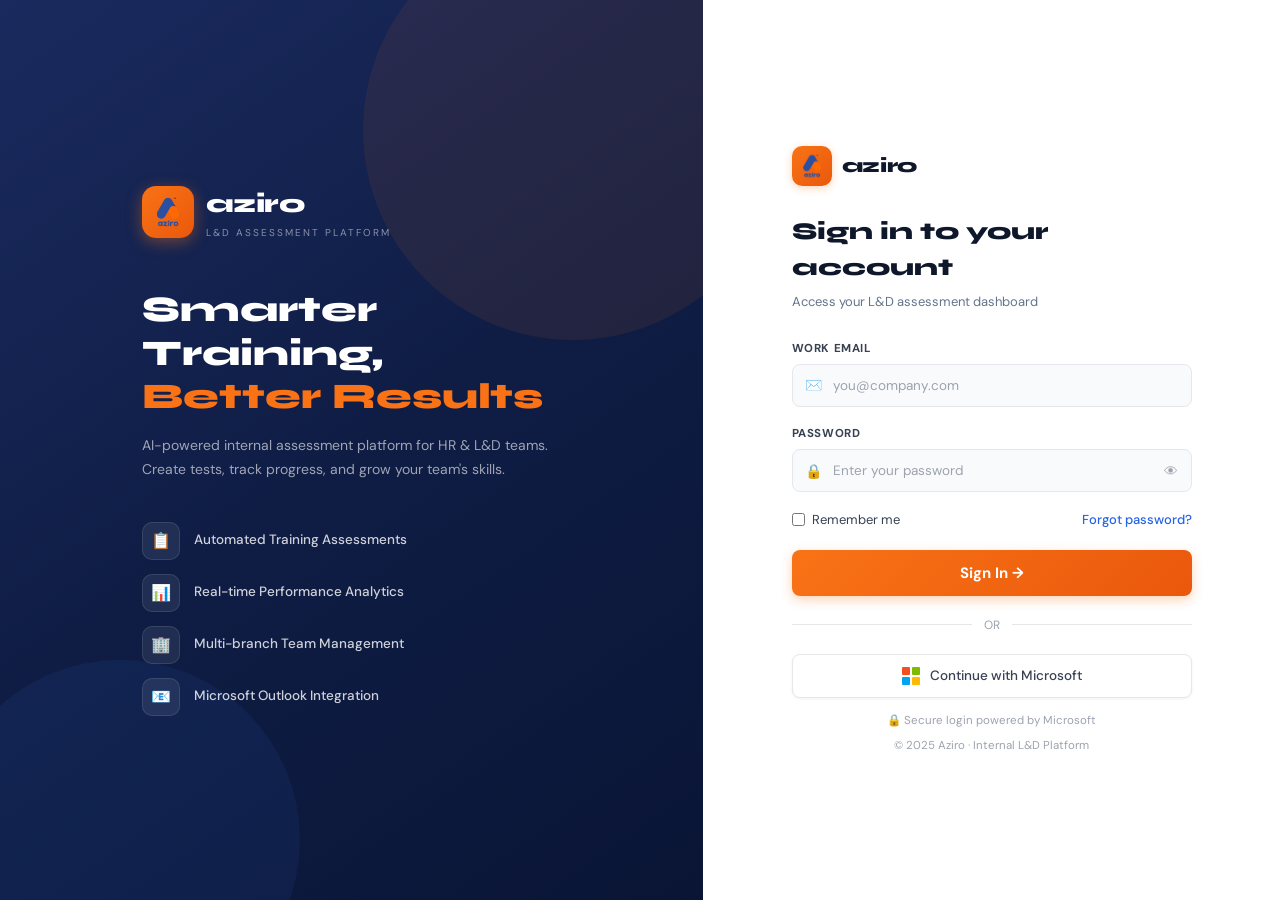
==== apps/frontend/dashboard/pages/create_test.html @ 1c7d3db8 "chore: restructure project layout" ====
<!DOCTYPE html>
<html lang="en">
<head>
  <meta charset="UTF-8">
  <meta name="viewport" content="width=device-width, initial-scale=1.0">
  <title>Create Test — Aziro L&D Platform</title>
  <link rel="stylesheet" href="../css/style.css">
  <style>
    .page-wrap { max-width: 860px; }

    /* Course pills */
    .cpill {
      display: inline-flex; align-items: center; gap: 6px;
      padding: 7px 16px; border-radius: 20px;
      font-size: 12.5px; font-weight: 500;
      border: 1.5px solid var(--border);
      background: var(--surface2); color: var(--text2);
      cursor: pointer; transition: all 0.15s; user-select: none;
    }
    .cpill:hover  { border-color: var(--accent4); color: var(--accent4); }
    .cpill.active { background: rgba(249,115,22,0.12); border-color: var(--accent4); color: var(--accent4); }

    /* Candidate Table */
    .cand-section-header {
      display: flex; align-items: center; justify-content: space-between;
      margin-bottom: 12px;
    }
    .cand-section-title {
      display: flex; align-items: center; gap: 8px;
      font-size: 14px; font-weight: 700;
    }
    .cand-count-badge {
      background: var(--accent4); color: white;
      font-size: 11px; padding: 2px 8px; border-radius: 12px; font-weight: 700;
    }
    .add-cand-top {
      display: flex; align-items: center; gap: 6px;
      padding: 8px 16px; background: var(--accent4);
      color: white; border: none; border-radius: var(--radius-sm);
      font-size: 13px; font-weight: 600; cursor: pointer;
      transition: all 0.15s; font-family: 'DM Sans', sans-serif;
    }
    .add-cand-top:hover { background: #d97706; transform: translateY(-1px); }

    .cand-table-wrap {
      border: 1px solid var(--border); border-radius: var(--radius-sm);
      overflow: hidden; margin-bottom: 10px;
    }
    .cand-thead {
      display: grid;
      grid-template-columns: 1.5fr 1.8fr 1.1fr 1.1fr 42px;
      background: var(--surface2);
      border-bottom: 1px solid var(--border);
      padding: 10px 14px;
      gap: 8px;
    }
    .cth {
      font-size: 11px; font-weight: 700;
      text-transform: uppercase; letter-spacing: 0.8px; color: var(--text3);
    }
    .cth small { font-weight: 400; text-transform: none; letter-spacing: 0; }

    .cand-row {
      display: grid;
      grid-template-columns: 1.5fr 1.8fr 1.1fr 1.1fr 42px;
      align-items: center;
      padding: 9px 14px; gap: 8px;
      border-bottom: 1px solid var(--border);
      transition: background 0.15s;
    }
    .cand-row:last-child { border-bottom: none; }
    .cand-row:hover { background: rgba(255,255,255,0.02); }
    .cand-row input, .cand-row select {
      background: transparent; border: none; outline: none;
      font-size: 13px; color: var(--text);
      font-family: 'DM Sans', sans-serif;
      width: 100%; padding: 5px 7px; border-radius: 5px;
      transition: background 0.15s;
    }
    .cand-row input:focus, .cand-row select:focus {
      background: var(--surface2); outline: 1px solid var(--accent);
    }
    .cand-row input::placeholder { color: var(--text3); }
    .cand-row select option { background: var(--surface2); }

    .del-btn {
      width: 28px; height: 28px;
      background: rgba(239,68,68,0.08); border: 1px solid rgba(239,68,68,0.15);
      border-radius: 6px; color: #f87171; cursor: pointer; font-size: 13px;
      display: flex; align-items: center; justify-content: center;
      transition: all 0.15s; flex-shrink: 0;
    }
    .del-btn:hover { background: rgba(239,68,68,0.2); }

    .add-another-row {
      display: flex; align-items: center; gap: 8px;
      padding: 10px 14px; width: 100%;
      background: transparent;
      border: 1.5px dashed rgba(249,115,22,0.3); border-radius: var(--radius-sm);
      color: var(--accent4); font-size: 13px; font-weight: 500;
      cursor: pointer; transition: all 0.15s;
      font-family: 'DM Sans', sans-serif;
    }
    .add-another-row:hover { background: rgba(249,115,22,0.05); border-color: var(--accent4); }

    .info-tip {
      display: flex; align-items: flex-start; gap: 8px;
      padding: 10px 14px;
      background: rgba(59,130,246,0.06); border: 1px solid rgba(59,130,246,0.15);
      border-radius: var(--radius-sm); font-size: 12px; color: var(--text2);
      margin-bottom: 16px;
    }

    /* Delivery section */
    .delivery-grid { display: grid; grid-template-columns: 1fr 1fr; gap: 14px; margin-bottom: 14px; }

    /* Action bar */
    .action-bar {
      display: flex; align-items: center; justify-content: flex-end; gap: 10px;
      background: var(--surface); border: 1px solid var(--border);
      border-radius: var(--radius); padding: 16px 24px; margin-top: 8px;
    }
    .btn-cancel {
      padding: 11px 22px; background: transparent; color: var(--text2);
      border: 1px solid var(--border); border-radius: var(--radius-sm);
      font-size: 13px; font-weight: 500; cursor: pointer;
      transition: all 0.15s; font-family: 'DM Sans', sans-serif;
      text-decoration: none; display: inline-flex; align-items: center;
    }
    .btn-cancel:hover { background: var(--surface2); color: var(--text); }
    .btn-draft {
      padding: 11px 22px; background: transparent; color: var(--text2);
      border: 1px solid var(--border); border-radius: var(--radius-sm);
      font-size: 13px; font-weight: 500; cursor: pointer;
      transition: all 0.15s; font-family: 'DM Sans', sans-serif;
    }
    .btn-draft:hover { background: var(--surface2); color: var(--text); }
    .btn-generate {
      display: flex; align-items: center; gap: 8px;
      padding: 12px 28px; background: var(--accent4); color: white;
      border: none; border-radius: var(--radius-sm);
      font-size: 14px; font-weight: 700; cursor: pointer;
      transition: all 0.18s; font-family: 'DM Sans', sans-serif;
    }
    .btn-generate:hover { background: #d97706; transform: translateY(-1px); box-shadow: 0 4px 16px rgba(249,115,22,0.35); }
  </style>
</head>
<body>

<div class="app-shell">
  <div id="sidebar-mount"></div>

  <main class="main">
    <div class="topbar">
      <div class="topbar-left">
        <div class="breadcrumb">🏠 Home › Create Test</div>
        <div class="page-title">Generate Employee Test</div>
      </div>
    </div>

    <div class="content page-wrap">

      <!-- ── STEP 1 ── -->
      <div class="step-card anim-1">
        <div class="step-header">
          <div class="step-num">1</div>
          <div>
            <div class="step-title">Select Course &amp; Configuration</div>
            <div class="step-sub">Choose the training course and configure test parameters</div>
          </div>
        </div>

        <div class="form-group mb-md">
          <label class="form-label">Course (Select One or More)</label>
          <div class="pill-group" style="margin-top:6px">
            <span class="cpill active" onclick="this.classList.toggle('active')">🐍 Python Fundamentals</span>
            <span class="cpill" onclick="this.classList.toggle('active')">🐳 Docker Basics</span>
            <span class="cpill" onclick="this.classList.toggle('active')">🐧 Linux Administration</span>
            <span class="cpill" onclick="this.classList.toggle('active')">☁️ AWS Cloud</span>
            <span class="cpill" onclick="this.classList.toggle('active')">🔧 DevOps CI/CD</span>
            <span class="cpill" onclick="this.classList.toggle('active')">📊 Data Engineering</span>
            <span class="cpill" onclick="this.classList.toggle('active')">🤖 ML Basics</span>
            <span class="cpill" onclick="this.classList.toggle('active')">🔒 Cybersecurity</span>
            <span class="cpill" onclick="this.classList.toggle('active')">🗄️ SQL &amp; Databases</span>
          </div>
        </div>

        <div class="form-grid-3 mb-md">
          <div class="form-group">
            <label class="form-label">Question Type</label>
            <select class="form-control">
              <option>MCQ Only</option>
              <option>Coding Only</option>
              <option>Mixed (MCQ + Coding)</option>
            </select>
          </div>
          <div class="form-group">
            <label class="form-label">No. of Questions</label>
            <input type="number" class="form-control" value="20" min="5" max="100">
          </div>
          <div class="form-group">
            <label class="form-label">Time Limit (Minutes)</label>
            <input type="number" class="form-control" value="30" min="10" max="180">
          </div>
        </div>

        <div class="form-grid">
          <div class="form-group">
            <label class="form-label">Aptitude Test</label>
            <select class="form-control">
              <option>✅ Yes — Include Aptitude Section</option>
              <option>❌ No — Skip Aptitude</option>
            </select>
          </div>
          <div class="form-group">
            <label class="form-label">Difficulty Level</label>
            <select class="form-control">
              <option>Beginner (0–1 yrs)</option>
              <option selected>Intermediate (1–3 yrs)</option>
              <option>Advanced (3+ yrs)</option>
              <option>Mixed — Auto Detect</option>
            </select>
          </div>
        </div>
      </div>

      <!-- ── STEP 2: CANDIDATE TABLE ── -->
      <div class="step-card anim-2">
        <div class="step-header">
          <div class="step-num">2</div>
          <div>
            <div class="step-title">Employee Details</div>
            <div class="step-sub">Enter name, email and branch — no pre-registration needed</div>
          </div>
        </div>

        <div class="info-tip">
          <span>💡</span>
          <span>No need to pre-register. Just enter employee name + work email. The system creates a unique test link per candidate automatically.</span>
        </div>

        <!-- Section header with count + add button -->
        <div class="cand-section-header">
          <div class="cand-section-title">
            👥 Candidate List
            <span class="cand-count-badge" id="candCount">1</span>
          </div>
          <button class="add-cand-top" onclick="addCandidate()">+ Add Candidate</button>
        </div>

        <!-- Table -->
        <div class="cand-table-wrap">
          <div class="cand-thead">
            <div class="cth">Full Name</div>
            <div class="cth">Email</div>
            <div class="cth">Branch</div>
            <div class="cth">Dept <small>(Optional)</small></div>
            <div></div>
          </div>
          <div id="candBody">
            <div class="cand-row" id="cr-1">
              <div><input type="text" placeholder="e.g. Ananya Sharma"></div>
              <div><input type="email" placeholder="ananya@company.com"></div>
              <div>
                <select>
                  <option value="">Branch</option>
                  <option>Delhi HQ</option><option>Mumbai</option>
                  <option>Bangalore</option><option>Pune</option>
                  <option>Hyderabad</option><option>Chennai</option>
                  <option>Kolkata</option><option>Other</option>
                </select>
              </div>
              <div><input type="text" placeholder="e.g. Backend"></div>
              <div style="display:flex;justify-content:center">
                <button class="del-btn" onclick="delRow(this)">🗑</button>
              </div>
            </div>
          </div>
        </div>

        <!-- Add another row -->
        <button class="add-another-row" onclick="addCandidate()">+ Add Another Candidate</button>
      </div>

      <!-- ── STEP 3: DELIVERY ── -->
      <div class="step-card anim-3">
        <div class="step-header">
          <div class="step-num">3</div>
          <div>
            <div class="step-title">Test Delivery Method</div>
            <div class="step-sub">Choose how the unique test link is delivered to the employee</div>
          </div>
        </div>

        <div class="delivery-grid">
          <div class="form-group">
            <label class="form-label">Send Method</label>
            <select class="form-control">
              <option>📧 Send via Outlook (Microsoft Graph API)</option>
              <option>🔗 Generate Link Only — Copy Manually</option>
              <option>📋 Generate Link + Show QR Code</option>
            </select>
          </div>
          <div class="form-group">
            <label class="form-label">Link Expiry</label>
            <select class="form-control">
              <option>7 Days</option>
              <option>3 Days</option>
              <option>1 Day</option>
              <option>No Expiry</option>
            </select>
          </div>
        </div>

        <div class="form-group">
          <label class="form-label">Custom Email Message (Optional)</label>
          <textarea class="form-control" rows="3"
            placeholder="Dear {name}, please complete your training assessment for {course} using the link below. Link expires in {expiry}. — L&D Team"></textarea>
        </div>
      </div>

      <!-- ── ACTION BAR ── -->
      <div class="action-bar anim-4">
        <a href="dashboard.html" class="btn-cancel">← Cancel</a>
        <button class="btn-draft" onclick="showToast('💾 Draft saved!')">Save Draft</button>
        <button class="btn-generate" onclick="generateTest()">🚀 Generate Test Link &amp; Send</button>
      </div>

    </div>
  </main>
</div>

<div class="toast" id="toast"></div>
<script src="../js/sidebar.js"></script>
<script src="../js/main.js"></script>
<script>
  let rowId = 1;

  function addCandidate() {
    rowId++;
    const body = document.getElementById('candBody');
    const row = document.createElement('div');
    row.className = 'cand-row';
    row.id = 'cr-' + rowId;
    row.style.animation = 'fadeUp 0.25s ease both';
    row.innerHTML = `
      <div><input type="text" placeholder="Employee name"></div>
      <div><input type="email" placeholder="email@company.com"></div>
      <div><select>
        <option value="">Branch</option>
        <option>Delhi HQ</option><option>Mumbai</option>
        <option>Bangalore</option><option>Pune</option>
        <option>Hyderabad</option><option>Chennai</option>
        <option>Kolkata</option><option>Other</option>
      </select></div>
      <div><input type="text" placeholder="Department"></div>
      <div style="display:flex;justify-content:center">
        <button class="del-btn" onclick="delRow(this)">🗑</button>
      </div>`;
    body.appendChild(row);
    updateCount();
    row.querySelector('input').focus();
  }

  function delRow(btn) {
    const rows = document.querySelectorAll('#candBody .cand-row');
    if (rows.length <= 1) { showToast('⚠️ At least one candidate required.', 'error'); return; }
    btn.closest('.cand-row').remove();
    updateCount();
  }

  function updateCount() {
    document.getElementById('candCount').textContent =
      document.querySelectorAll('#candBody .cand-row').length;
  }

  function generateTest() {
    let valid = false;
    document.querySelectorAll('#candBody .cand-row').forEach(row => {
      const ins = row.querySelectorAll('input');
      if (ins[0].value.trim() && ins[1].value.trim()) valid = true;
    });
    if (!valid) { showToast('⚠️ Fill in at least one name and email.', 'error'); return; }
    const n = document.querySelectorAll('#candBody .cand-row').length;
    showToast(`✅ ${n} test link${n>1?'s':''} generated & sent!`);
    setTimeout(() => { window.location.href = 'generated_tests.html'; }, 2000);
  }
</script>
</body>
</html>
---- apps/frontend/dashboard/css/style.css ----
/* ============================================================
   TrainIQ L&D Platform — style.css
   Theme: Aziro-inspired Light (Navy Blue + Orange)
   ============================================================ */

@import url('https://fonts.googleapis.com/css2?family=Plus+Jakarta+Sans:wght@300;400;500;600;700;800&display=swap');

:root {
  --bg:           #f0f2f8;
  --bg2:          #e8eaf2;
  --surface:      #ffffff;
  --surface2:     #f5f6fa;
  --surface3:     #eef0f6;
  --border:       #e2e5ef;
  --border-hover: #1a3a6b;
  --navy:         #1a2e5a;
  --navy2:        #1e3a6e;
  --blue:         #2563eb;
  --blue-light:   #dbeafe;
  --blue-glow:    rgba(37,99,235,0.12);
  --orange:       #f97316;
  --orange-dark:  #ea6c0a;
  --orange-light: #fff3e8;
  --orange-glow:  rgba(249,115,22,0.12);
  --success:      #16a34a;
  --success-bg:   #dcfce7;
  --warning:      #d97706;
  --warning-bg:   #fef3c7;
  --danger:       #dc2626;
  --danger-bg:    #fee2e2;
  --accent:       var(--blue);
  --accent3:      var(--success);
  --accent4:      var(--orange);
  --text:         #0f1c3f;
  --text2:        #4a5568;
  --text3:        #8896ab;
  --text4:        #b8c2d0;
  --sidebar-w:    220px;
  --topbar-h:     64px;
  --radius:       12px;
  --radius-sm:    8px;
  --shadow-xs:    0 1px 3px rgba(15,28,63,0.06);
  --shadow-sm:    0 2px 8px rgba(15,28,63,0.08);
  --shadow-md:    0 4px 16px rgba(15,28,63,0.10);
  --shadow-lg:    0 8px 32px rgba(15,28,63,0.14);
  --shadow-orange:0 4px 16px rgba(249,115,22,0.30);
  --shadow-blue:  0 4px 16px rgba(37,99,235,0.25);
  --t: 0.18s ease;
}

*,*::before,*::after{margin:0;padding:0;box-sizing:border-box}
html{scroll-behavior:smooth}
body{font-family:'Plus Jakarta Sans',sans-serif;background:var(--bg);color:var(--text);min-height:100vh;line-height:1.5;-webkit-font-smoothing:antialiased}
a{text-decoration:none;color:inherit}
button{font-family:inherit;cursor:pointer}
input,select,textarea{font-family:inherit}
::-webkit-scrollbar{width:5px;height:5px}
::-webkit-scrollbar-track{background:var(--bg2)}
::-webkit-scrollbar-thumb{background:#c5cad8;border-radius:10px}

.app-shell{display:flex;min-height:100vh}

/* SIDEBAR */
.sidebar{width:var(--sidebar-w);background:var(--navy);display:flex;flex-direction:column;position:fixed;top:0;left:0;bottom:0;z-index:200;padding-bottom:20px}
.sidebar-logo{padding:20px 18px;border-bottom:1px solid rgba(255,255,255,0.08);display:flex;align-items:center;gap:10px;flex-shrink:0}
.logo-mark{width:36px;height:36px;background:var(--orange);border-radius:10px;display:flex;align-items:center;justify-content:center;flex-shrink:0}
.logo-text{font-size:17px;font-weight:800;color:white;letter-spacing:-0.3px}
.logo-text span{color:var(--orange)}
.logo-sub{font-size:9.5px;color:rgba(255,255,255,0.45);letter-spacing:1.2px;text-transform:uppercase;margin-top:1px}
.sidebar-section{padding:16px 10px 6px}
.sidebar-label{font-size:9.5px;letter-spacing:1.8px;text-transform:uppercase;color:rgba(255,255,255,0.35);padding:0 10px 8px;font-weight:600}
.nav-item{display:flex;align-items:center;gap:10px;padding:10px 12px;border-radius:var(--radius-sm);font-size:13px;font-weight:500;color:rgba(255,255,255,0.6);cursor:pointer;transition:all var(--t);margin-bottom:2px;position:relative}
.nav-item:hover{background:rgba(255,255,255,0.08);color:white}
.nav-item.active{background:var(--orange);color:white;font-weight:600;box-shadow:var(--shadow-orange)}
.nav-icon{width:17px;height:17px;flex-shrink:0;opacity:0.8}
.nav-item.active .nav-icon{opacity:1}
.nav-badge{margin-left:auto;background:var(--orange);color:white;font-size:10px;font-weight:700;padding:2px 7px;border-radius:20px}
.nav-item.active .nav-badge{background:rgba(255,255,255,0.25)}
.sidebar-footer{margin-top:auto;padding:14px 10px 0;border-top:1px solid rgba(255,255,255,0.08);flex-shrink:0}
.user-card{display:flex;align-items:center;gap:10px;padding:10px 12px;border-radius:var(--radius-sm);background:rgba(255,255,255,0.07);cursor:pointer;transition:background var(--t)}
.user-card:hover{background:rgba(255,255,255,0.12)}
.user-avatar{width:34px;height:34px;background:var(--orange);border-radius:50%;display:flex;align-items:center;justify-content:center;font-size:13px;font-weight:700;color:white;flex-shrink:0}
.user-name{font-size:13px;font-weight:600;color:white;line-height:1.3}
.user-role{font-size:11px;color:rgba(255,255,255,0.45)}
.user-info{flex:1;min-width:0}

/* MAIN */
.main{margin-left:var(--sidebar-w);flex:1;display:flex;flex-direction:column;min-height:100vh}

/* TOPBAR */
.topbar{height:var(--topbar-h);padding:0 28px;border-bottom:1px solid var(--border);display:flex;align-items:center;justify-content:space-between;background:var(--surface);position:sticky;top:0;z-index:100;flex-shrink:0;box-shadow:var(--shadow-xs)}
.topbar-brand{display:flex;align-items:center;gap:10px;font-size:16px;font-weight:700;color:var(--navy)}
.topbar-brand span{color:var(--orange)}
.topbar-left{display:flex;flex-direction:column;justify-content:center}
.breadcrumb{font-size:11px;color:var(--text3);margin-bottom:1px}
.page-title{font-size:19px;font-weight:800;color:var(--text);line-height:1.2}
.topbar-right{display:flex;align-items:center;gap:10px}
.topbar-search{display:flex;align-items:center;gap:8px;background:var(--surface2);border:1px solid var(--border);border-radius:20px;padding:8px 16px;width:220px;transition:all var(--t)}
.topbar-search:focus-within{border-color:var(--blue);box-shadow:0 0 0 3px var(--blue-glow);background:white}
.topbar-search input{background:none;border:none;outline:none;font-size:13px;color:var(--text);width:100%}
.topbar-search input::placeholder{color:var(--text3)}
.topbar-icon{width:36px;height:36px;border-radius:50%;display:flex;align-items:center;justify-content:center;background:var(--surface2);border:1px solid var(--border);cursor:pointer;font-size:16px;transition:all var(--t);position:relative}
.topbar-icon:hover{background:var(--blue-light);border-color:var(--blue)}
.notif-dot{position:absolute;top:6px;right:6px;width:8px;height:8px;background:var(--orange);border-radius:50%;border:2px solid white}
.topbar-user{display:flex;align-items:center;gap:8px;padding:6px 12px;border-radius:20px;background:var(--surface2);border:1px solid var(--border);cursor:pointer;transition:all var(--t)}
.topbar-user:hover{background:var(--blue-light);border-color:var(--blue)}
.topbar-user-avatar{width:28px;height:28px;border-radius:50%;background:var(--navy);display:flex;align-items:center;justify-content:center;font-size:11px;font-weight:700;color:white}
.topbar-user-name{font-size:13px;font-weight:600;color:var(--text)}

/* TIME FILTERS */
.time-filters{display:flex;gap:3px;background:var(--surface2);padding:4px;border-radius:20px;border:1px solid var(--border)}
.tf-btn{padding:6px 14px;border-radius:16px;font-size:12px;font-weight:500;cursor:pointer;border:none;background:transparent;color:var(--text2);transition:all var(--t)}
.tf-btn:hover{background:white;color:var(--text);box-shadow:var(--shadow-xs)}
.tf-btn.active{background:var(--navy);color:white;font-weight:600}

.content{padding:24px 28px;flex:1}

/* BUTTONS */
.btn{display:inline-flex;align-items:center;gap:7px;padding:10px 20px;border-radius:var(--radius-sm);font-size:13px;font-weight:600;cursor:pointer;border:none;transition:all var(--t);line-height:1}
.btn-primary{background:var(--orange);color:white;box-shadow:var(--shadow-orange)}
.btn-primary:hover{background:var(--orange-dark);transform:translateY(-1px)}
.btn-blue{background:var(--blue);color:white;box-shadow:var(--shadow-blue)}
.btn-blue:hover{background:#1d4ed8;transform:translateY(-1px)}
.btn-secondary{background:white;color:var(--text2);border:1px solid var(--border);box-shadow:var(--shadow-xs)}
.btn-secondary:hover{background:var(--surface2);color:var(--text);border-color:var(--navy)}
.btn-ghost{background:var(--blue-light);color:var(--blue);border:1px solid #bfdbfe}
.btn-ghost:hover{background:#bfdbfe}
.btn-sm{padding:7px 14px;font-size:12px}
.btn-lg{padding:13px 28px;font-size:14px}

/* CARDS */
.card{background:var(--surface);border:1px solid var(--border);border-radius:var(--radius);padding:20px;box-shadow:var(--shadow-xs)}
.card-header{display:flex;align-items:flex-start;justify-content:space-between;margin-bottom:18px}
.card-title{font-size:14px;font-weight:700;color:var(--text)}
.card-subtitle{font-size:12px;color:var(--text3);margin-top:3px}

/* OVERVIEW BANNER CARDS */
.overview-card-blue{background:linear-gradient(135deg,#1e3a6e 0%,#2563eb 100%);border-radius:var(--radius);padding:22px 24px;color:white;position:relative;overflow:hidden;box-shadow:var(--shadow-blue)}
.overview-card-orange{background:linear-gradient(135deg,#f97316 0%,#fb923c 100%);border-radius:var(--radius);padding:22px 24px;color:white;position:relative;overflow:hidden;box-shadow:var(--shadow-orange)}
.overview-card-blue::before,.overview-card-orange::before{content:'';position:absolute;top:-40px;right:-40px;width:160px;height:160px;border-radius:50%;background:rgba(255,255,255,0.07);pointer-events:none}
.oc-head{display:flex;align-items:center;justify-content:space-between;margin-bottom:12px}
.oc-title{font-size:13px;font-weight:600;opacity:0.9;display:flex;align-items:center;gap:6px}
.oc-tag{font-size:10px;background:rgba(255,255,255,0.2);padding:3px 10px;border-radius:20px;font-weight:600}
.oc-big{font-size:42px;font-weight:800;line-height:1;margin-bottom:6px}
.oc-sub{font-size:12px;opacity:0.8;margin-bottom:16px}
.oc-metrics{display:flex;gap:24px}
.oc-metric-val{font-size:22px;font-weight:800}
.oc-metric-label{font-size:11px;opacity:0.75;margin-top:2px}

/* STAT CARDS */
.stat-card{background:var(--surface);border:1px solid var(--border);border-radius:var(--radius);padding:18px 20px;display:flex;align-items:center;gap:14px;box-shadow:var(--shadow-xs);transition:all var(--t)}
.stat-card:hover{transform:translateY(-2px);box-shadow:var(--shadow-md);border-color:#c5d0e8}
.stat-icon{width:48px;height:48px;border-radius:12px;display:flex;align-items:center;justify-content:center;font-size:22px;flex-shrink:0}
.icon-blue{background:var(--blue-light)}
.icon-green{background:var(--success-bg)}
.icon-amber{background:var(--warning-bg)}
.icon-red{background:var(--danger-bg)}
.icon-purple{background:#ede9fe}
.icon-orange{background:var(--orange-light)}
.stat-val{font-size:26px;font-weight:800;color:var(--text);line-height:1}
.stat-label{font-size:12px;color:var(--text3);margin-top:3px}
.stat-change{font-size:11px;margin-top:4px;font-weight:600}
.change-up{color:var(--success)}
.change-down{color:var(--danger)}
.change-neutral{color:var(--text3)}

/* BADGES */
.badge{display:inline-block;padding:3px 10px;border-radius:20px;font-size:11px;font-weight:600}
.badge-sent{background:var(--blue-light);color:var(--blue)}
.badge-completed{background:var(--success-bg);color:var(--success)}
.badge-pending{background:var(--warning-bg);color:var(--warning)}
.badge-draft{background:var(--surface3);color:var(--text3)}
.badge-expired{background:var(--danger-bg);color:var(--danger)}
.badge-pass{background:var(--success-bg);color:var(--success)}
.badge-fail{background:var(--danger-bg);color:var(--danger)}
.badge-active{background:var(--orange-light);color:var(--orange)}

/* TABLES */
.data-table{width:100%;border-collapse:collapse}
.data-table th{text-align:left;font-size:11px;text-transform:uppercase;letter-spacing:0.8px;color:var(--text3);font-weight:700;padding:10px 14px;border-bottom:2px solid var(--border);background:var(--surface2)}
.data-table td{padding:13px 14px;font-size:13px;border-bottom:1px solid var(--border);color:var(--text2);vertical-align:middle}
.data-table tr:last-child td{border-bottom:none}
.data-table tbody tr:hover td{background:var(--surface2)}
.td-primary{color:var(--text)!important;font-weight:600}

/* FORMS */
.form-group{display:flex;flex-direction:column;gap:6px}
.form-label{font-size:12px;font-weight:700;color:var(--text2);text-transform:uppercase;letter-spacing:0.6px}
.form-control{background:white;border:1.5px solid var(--border);color:var(--text);border-radius:var(--radius-sm);padding:11px 14px;font-size:13.5px;transition:all var(--t);outline:none;width:100%;box-shadow:var(--shadow-xs)}
.form-control::placeholder{color:var(--text4)}
.form-control:focus{border-color:var(--blue);box-shadow:0 0 0 3px var(--blue-glow)}
textarea.form-control{resize:vertical;line-height:1.6}
.form-grid{display:grid;grid-template-columns:1fr 1fr;gap:14px}
.form-grid-3{display:grid;grid-template-columns:1fr 1fr 1fr;gap:14px}
.col-span-2{grid-column:1/-1}

/* STEP CARDS */
.step-card{background:var(--surface);border:1px solid var(--border);border-radius:var(--radius);padding:24px;margin-bottom:16px;box-shadow:var(--shadow-xs)}
.step-header{display:flex;align-items:flex-start;gap:12px;margin-bottom:22px}
.step-num{width:28px;height:28px;background:var(--orange);border-radius:50%;display:flex;align-items:center;justify-content:center;font-size:12px;font-weight:700;color:white;flex-shrink:0;margin-top:1px}
.step-title{font-size:15px;font-weight:700;color:var(--text)}
.step-sub{font-size:12px;color:var(--text3);margin-top:3px}
.pill-group{display:flex;flex-wrap:wrap;gap:8px}
.pill{padding:7px 16px;border-radius:20px;font-size:12.5px;font-weight:500;border:1.5px solid var(--border);background:white;color:var(--text2);cursor:pointer;transition:all var(--t);user-select:none;box-shadow:var(--shadow-xs)}
.pill:hover{border-color:var(--orange);color:var(--orange)}
.pill.active{background:var(--orange-light);border-color:var(--orange);color:var(--orange);font-weight:600}

/* QUICK ACTIONS */
.qa-list{display:flex;flex-direction:column;gap:8px}
.qa-item{display:flex;align-items:center;gap:12px;padding:12px 14px;background:var(--surface2);border:1.5px solid var(--border);border-radius:var(--radius-sm);cursor:pointer;transition:all var(--t)}
.qa-item:hover{border-color:var(--orange);background:var(--orange-light);transform:translateX(3px)}
.qa-icon-wrap{width:36px;height:36px;border-radius:9px;display:flex;align-items:center;justify-content:center;font-size:17px;flex-shrink:0}
.qa-label{font-size:13px;font-weight:600;color:var(--text)}
.qa-desc{font-size:11px;color:var(--text3);margin-top:1px}
.qa-arrow{margin-left:auto;color:var(--text3);font-size:18px}
.session-box{background:var(--surface2);border-radius:var(--radius-sm);padding:14px 16px;margin-top:14px;border:1px solid var(--border)}
.session-row{display:flex;align-items:center;gap:8px;font-size:12px;color:var(--text2);margin-bottom:6px}
.session-row:last-child{margin-bottom:0}

/* LEGEND */
.legend{display:flex;gap:16px;flex-wrap:wrap}
.legend-item{display:flex;align-items:center;gap:6px;font-size:11.5px;color:var(--text2)}
.legend-dot{width:8px;height:8px;border-radius:50%;flex-shrink:0}

/* TOOLBAR */
.toolbar{display:flex;align-items:center;gap:10px;margin-bottom:18px;flex-wrap:wrap}
.search-wrap{display:flex;align-items:center;gap:8px;background:white;border:1.5px solid var(--border);border-radius:20px;padding:9px 16px;flex:1;max-width:300px;box-shadow:var(--shadow-xs);transition:all var(--t)}
.search-wrap:focus-within{border-color:var(--blue);box-shadow:0 0 0 3px var(--blue-glow)}
.search-wrap input{background:transparent;border:none;outline:none;font-size:13px;color:var(--text);width:100%}
.search-wrap input::placeholder{color:var(--text3)}
.filter-select{background:white;border:1.5px solid var(--border);color:var(--text2);border-radius:20px;padding:9px 16px;font-size:13px;outline:none;cursor:pointer;box-shadow:var(--shadow-xs);transition:all var(--t)}
.filter-select:focus{border-color:var(--blue)}
.toolbar-end{margin-left:auto;display:flex;gap:8px;align-items:center}

/* TOAST */
.toast{position:fixed;top:20px;right:24px;background:var(--navy);color:white;padding:13px 22px;border-radius:var(--radius-sm);font-size:13.5px;font-weight:600;opacity:0;transform:translateY(-10px);transition:all 0.3s ease;z-index:9999;pointer-events:none;box-shadow:var(--shadow-lg)}
.toast.show{opacity:1;transform:translateY(0)}
.toast.error{background:var(--danger)}
.toast.success{background:var(--success)}

/* MODAL */
.modal-overlay{position:fixed;inset:0;background:rgba(15,28,63,0.45);backdrop-filter:blur(4px);z-index:500;display:flex;align-items:center;justify-content:center;opacity:0;pointer-events:none;transition:opacity 0.25s}
.modal-overlay.open{opacity:1;pointer-events:all}
.modal{background:white;border:1px solid var(--border);border-radius:var(--radius);padding:28px;width:100%;max-width:500px;transform:scale(0.96) translateY(8px);transition:transform 0.25s ease;box-shadow:var(--shadow-lg)}
.modal-overlay.open .modal{transform:scale(1) translateY(0)}
.modal-header{display:flex;align-items:center;justify-content:space-between;margin-bottom:20px}
.modal-title{font-size:17px;font-weight:700;color:var(--text)}
.modal-close{background:none;border:none;color:var(--text3);font-size:22px;cursor:pointer}
.modal-footer{display:flex;gap:10px;justify-content:flex-end;margin-top:24px}

/* ANIMATIONS */
@keyframes fadeUp{from{opacity:0;transform:translateY(14px)}to{opacity:1;transform:translateY(0)}}
@keyframes fadeIn{from{opacity:0}to{opacity:1}}
.anim-1{animation:fadeUp 0.4s ease 0.05s both}
.anim-2{animation:fadeUp 0.4s ease 0.10s both}
.anim-3{animation:fadeUp 0.4s ease 0.15s both}
.anim-4{animation:fadeUp 0.4s ease 0.20s both}
.anim-5{animation:fadeUp 0.4s ease 0.25s both}
.anim-6{animation:fadeUp 0.4s ease 0.30s both}

/* GRIDS */
.grid-2{display:grid;grid-template-columns:repeat(2,1fr);gap:16px}
.grid-3{display:grid;grid-template-columns:repeat(3,1fr);gap:16px}
.grid-4{display:grid;grid-template-columns:repeat(4,1fr);gap:14px}
.grid-col-2-1{display:grid;grid-template-columns:2fr 1fr;gap:16px}
.grid-col-3-2{display:grid;grid-template-columns:1.4fr 1fr;gap:16px}

/* UTILITIES */
.flex{display:flex}.items-center{align-items:center}.justify-between{justify-content:space-between}
.gap-sm{gap:8px}.gap-md{gap:14px}.gap-lg{gap:20px}
.mt-sm{margin-top:8px}.mt-md{margin-top:16px}.mt-lg{margin-top:24px}
.mb-sm{margin-bottom:8px}.mb-md{margin-bottom:16px}.mb-lg{margin-bottom:24px}
.text-muted{color:var(--text2)}.text-faint{color:var(--text3)}.text-accent{color:var(--orange)}
.text-blue{color:var(--blue)}.text-success{color:var(--success)}.text-warning{color:var(--warning)}.text-danger{color:var(--danger)}
.text-sm{font-size:12px}.text-xs{font-size:11px}.fw-600{font-weight:600}.fw-700{font-weight:700}
.divider{height:1px;background:var(--border);margin:16px 0}
.full-width{width:100%}
.progress-bar-wrap{background:var(--surface3);border-radius:10px;height:7px;overflow:hidden}
.progress-bar-fill{height:100%;border-radius:10px;transition:width 1s ease}
.export-btn{display:inline-flex;align-items:center;gap:6px;padding:8px 14px;background:white;border:1.5px solid var(--border);border-radius:var(--radius-sm);font-size:12px;font-weight:600;color:var(--text2);cursor:pointer;transition:all var(--t);box-shadow:var(--shadow-xs)}
.export-btn:hover{border-color:var(--blue);color:var(--blue);background:var(--blue-light)}

/* LOGIN PAGE */
.login-page{min-height:100vh;display:flex}
.login-left{flex:1;display:flex;flex-direction:column;justify-content:center;padding:60px;background:linear-gradient(160deg,var(--navy) 0%,#1e3a8a 100%);position:relative;overflow:hidden}
.login-left::before{content:'';position:absolute;top:-100px;right:-100px;width:400px;height:400px;border-radius:50%;background:rgba(249,115,22,0.12);pointer-events:none}
.login-left::after{content:'';position:absolute;bottom:-80px;left:-80px;width:300px;height:300px;border-radius:50%;background:rgba(37,99,235,0.15);pointer-events:none}
.login-left-content{position:relative;z-index:1}
.login-brand{display:flex;align-items:center;gap:12px;margin-bottom:48px}
.login-headline{font-size:34px;font-weight:800;color:white;line-height:1.2;margin-bottom:12px}
.login-headline span{color:var(--orange)}
.login-tagline{font-size:14px;color:rgba(255,255,255,0.65);margin-bottom:40px;line-height:1.7}
.login-features{display:flex;flex-direction:column;gap:16px}
.login-feature{display:flex;align-items:center;gap:14px}
.lf-icon{width:42px;height:42px;border-radius:10px;background:rgba(255,255,255,0.1);display:flex;align-items:center;justify-content:center;font-size:18px;flex-shrink:0}
.lf-text{font-size:14px;color:rgba(255,255,255,0.85);font-weight:500}
.login-right{width:480px;display:flex;align-items:center;justify-content:center;padding:40px;background:white}
.login-card{width:100%;max-width:380px;animation:fadeUp 0.5s ease both}
.login-logo-top{display:flex;align-items:center;gap:10px;margin-bottom:30px}
.login-title{font-size:24px;font-weight:800;color:var(--text);margin-bottom:6px}
.login-sub{font-size:13px;color:var(--text3);margin-bottom:28px}
.input-icon-wrap{position:relative}
.input-icon-wrap .form-control{padding-left:40px}
.input-icon{position:absolute;left:13px;top:50%;transform:translateY(-50%);color:var(--text3);font-size:15px;pointer-events:none}
.show-pw-btn{position:absolute;right:12px;top:50%;transform:translateY(-50%);background:none;border:none;color:var(--text3);cursor:pointer;font-size:14px}
.remember-row{display:flex;align-items:center;justify-content:space-between;margin:14px 0;font-size:12.5px}
.remember-row label{display:flex;align-items:center;gap:7px;cursor:pointer;color:var(--text2)}
.remember-row a{color:var(--blue);font-weight:600}
.divider-text{display:flex;align-items:center;gap:12px;color:var(--text3);font-size:12px;margin:20px 0}
.divider-text::before,.divider-text::after{content:'';flex:1;height:1px;background:var(--border)}
.ms-btn{width:100%;display:flex;align-items:center;justify-content:center;gap:10px;padding:12px;background:white;border:1.5px solid var(--border);border-radius:var(--radius-sm);color:var(--text2);font-size:13.5px;font-weight:500;cursor:pointer;transition:all var(--t);box-shadow:var(--shadow-xs)}
.ms-btn:hover{border-color:#0078d4;color:var(--text);box-shadow:0 0 0 3px rgba(0,120,212,0.1)}
.ms-logo{width:20px;height:20px;display:grid;grid-template-columns:1fr 1fr;gap:2px}
.ms-logo span{border-radius:1px}
.login-footer{text-align:center;margin-top:24px;font-size:11.5px;color:var(--text3)}
.secure-note{display:flex;align-items:center;justify-content:center;gap:6px;font-size:11.5px;color:var(--text3);margin-top:16px}
.error-msg{background:var(--danger-bg);border:1px solid #fca5a5;color:var(--danger);padding:10px 14px;border-radius:var(--radius-sm);font-size:12.5px;margin-bottom:16px;display:none}
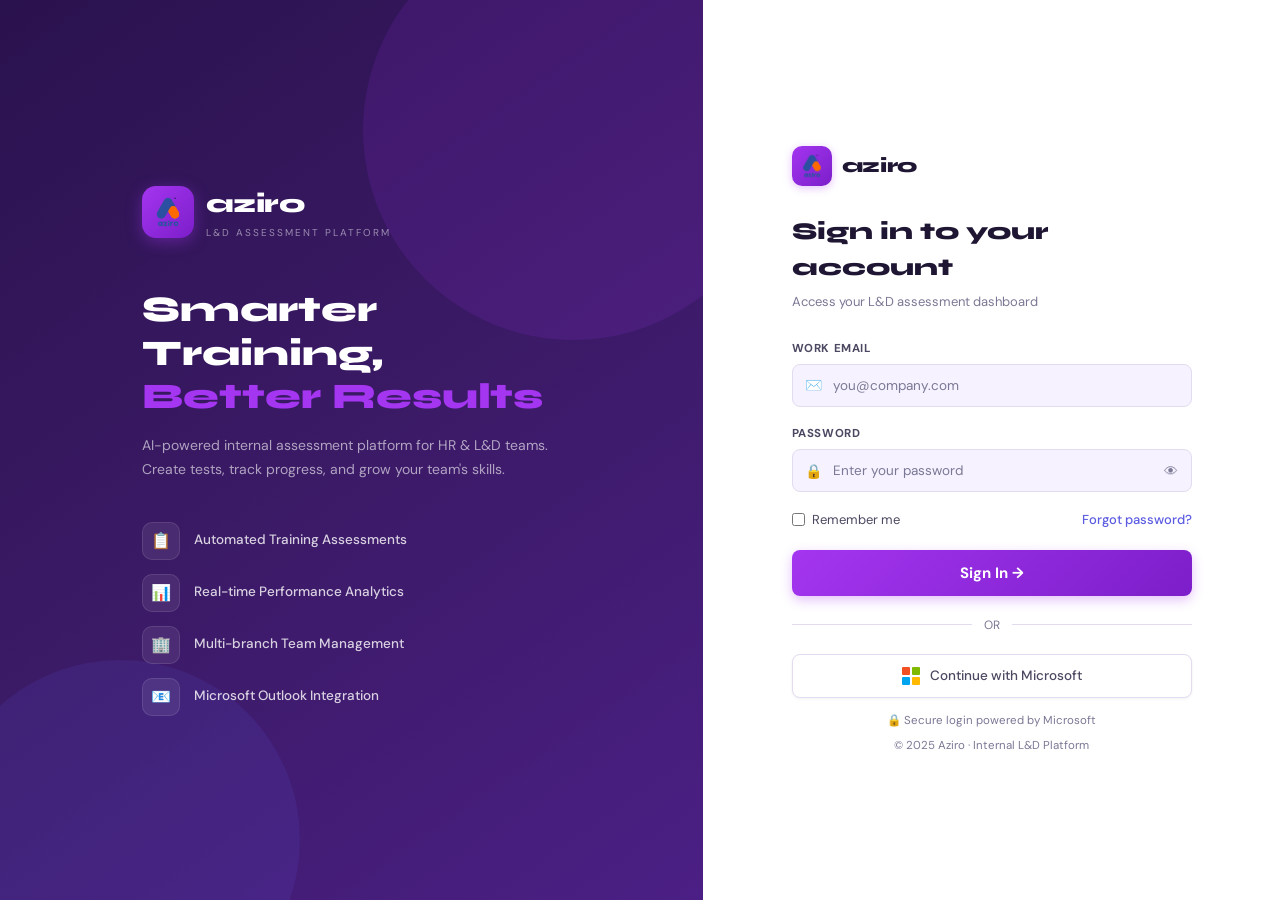
==== commit 604ad6ba: "Changed the UI theme" ====
--- a/apps/frontend/dashboard/pages/create_test.html
+++ b/apps/frontend/dashboard/pages/create_test.html
@@ -18,7 +18,7 @@
       cursor: pointer; transition: all 0.15s; user-select: none;
     }
     .cpill:hover  { border-color: var(--accent4); color: var(--accent4); }
-    .cpill.active { background: rgba(249,115,22,0.12); border-color: var(--accent4); color: var(--accent4); }
+    .cpill.active { background: var(--orange-glow); border-color: var(--accent4); color: var(--accent4); }
 
     /* Candidate Table */
     .cand-section-header {
@@ -40,7 +40,7 @@
       font-size: 13px; font-weight: 600; cursor: pointer;
       transition: all 0.15s; font-family: 'DM Sans', sans-serif;
     }
-    .add-cand-top:hover { background: #d97706; transform: translateY(-1px); }
+    .add-cand-top:hover { background: var(--orange-dark); transform: translateY(-1px); }
 
     .cand-table-wrap {
       border: 1px solid var(--border); border-radius: var(--radius-sm);
@@ -96,17 +96,17 @@
       display: flex; align-items: center; gap: 8px;
       padding: 10px 14px; width: 100%;
       background: transparent;
-      border: 1.5px dashed rgba(249,115,22,0.3); border-radius: var(--radius-sm);
+      border: 1.5px dashed rgba(164,53,240,0.35); border-radius: var(--radius-sm);
       color: var(--accent4); font-size: 13px; font-weight: 500;
       cursor: pointer; transition: all 0.15s;
       font-family: 'DM Sans', sans-serif;
     }
-    .add-another-row:hover { background: rgba(249,115,22,0.05); border-color: var(--accent4); }
+    .add-another-row:hover { background: rgba(164,53,240,0.06); border-color: var(--accent4); }
 
     .info-tip {
       display: flex; align-items: flex-start; gap: 8px;
       padding: 10px 14px;
-      background: rgba(59,130,246,0.06); border: 1px solid rgba(59,130,246,0.15);
+      background: rgba(91,92,226,0.08); border: 1px solid rgba(91,92,226,0.18);
       border-radius: var(--radius-sm); font-size: 12px; color: var(--text2);
       margin-bottom: 16px;
     }
@@ -142,7 +142,7 @@
       font-size: 14px; font-weight: 700; cursor: pointer;
       transition: all 0.18s; font-family: 'DM Sans', sans-serif;
     }
-    .btn-generate:hover { background: #d97706; transform: translateY(-1px); box-shadow: 0 4px 16px rgba(249,115,22,0.35); }
+    .btn-generate:hover { background: var(--orange-dark); transform: translateY(-1px); box-shadow: 0 4px 16px rgba(164,53,240,0.35); }
   </style>
 </head>
 <body>
@@ -387,4 +387,4 @@
   }
 </script>
 </body>
-</html>+</html>
--- a/apps/frontend/dashboard/css/style.css
+++ b/apps/frontend/dashboard/css/style.css
@@ -1,40 +1,40 @@
 /* ============================================================
    TrainIQ L&D Platform — style.css
-   Theme: Aziro-inspired Light (Navy Blue + Orange)
+   Theme: Udemy-inspired Purple (Purple + White)
    ============================================================ */
 
 @import url('https://fonts.googleapis.com/css2?family=Plus+Jakarta+Sans:wght@300;400;500;600;700;800&display=swap');
 
 :root {
-  --bg:           #f0f2f8;
-  --bg2:          #e8eaf2;
+  --bg:           #f7f4fb;
+  --bg2:          #efeafb;
   --surface:      #ffffff;
-  --surface2:     #f5f6fa;
-  --surface3:     #eef0f6;
-  --border:       #e2e5ef;
-  --border-hover: #1a3a6b;
-  --navy:         #1a2e5a;
-  --navy2:        #1e3a6e;
-  --blue:         #2563eb;
-  --blue-light:   #dbeafe;
-  --blue-glow:    rgba(37,99,235,0.12);
-  --orange:       #f97316;
-  --orange-dark:  #ea6c0a;
-  --orange-light: #fff3e8;
-  --orange-glow:  rgba(249,115,22,0.12);
+  --surface2:     #f6f2ff;
+  --surface3:     #eee8ff;
+  --border:       #e3dcf0;
+  --border-hover: #4c1d95;
+  --navy:         #2a124e;
+  --navy2:        #3b1a66;
+  --blue:         #5b5ce2;
+  --blue-light:   #e8e8ff;
+  --blue-glow:    rgba(91,92,226,0.16);
+  --orange:       #a435f0;
+  --orange-dark:  #7c1ec9;
+  --orange-light: #f4e6ff;
+  --orange-glow:  rgba(164,53,240,0.18);
   --success:      #16a34a;
   --success-bg:   #dcfce7;
   --warning:      #d97706;
   --warning-bg:   #fef3c7;
   --danger:       #dc2626;
   --danger-bg:    #fee2e2;
-  --accent:       var(--blue);
+  --accent:       var(--orange);
   --accent3:      var(--success);
   --accent4:      var(--orange);
-  --text:         #0f1c3f;
-  --text2:        #4a5568;
-  --text3:        #8896ab;
-  --text4:        #b8c2d0;
+  --text:         #1f1633;
+  --text2:        #4b4861;
+  --text3:        #7b7895;
+  --text4:        #a5a2bc;
   --sidebar-w:    220px;
   --topbar-h:     64px;
   --radius:       12px;
@@ -43,8 +43,8 @@
   --shadow-sm:    0 2px 8px rgba(15,28,63,0.08);
   --shadow-md:    0 4px 16px rgba(15,28,63,0.10);
   --shadow-lg:    0 8px 32px rgba(15,28,63,0.14);
-  --shadow-orange:0 4px 16px rgba(249,115,22,0.30);
-  --shadow-blue:  0 4px 16px rgba(37,99,235,0.25);
+  --shadow-orange:0 4px 16px rgba(164,53,240,0.35);
+  --shadow-blue:  0 4px 16px rgba(91,92,226,0.30);
   --t: 0.18s ease;
 }
 
@@ -56,7 +56,7 @@
 input,select,textarea{font-family:inherit}
 ::-webkit-scrollbar{width:5px;height:5px}
 ::-webkit-scrollbar-track{background:var(--bg2)}
-::-webkit-scrollbar-thumb{background:#c5cad8;border-radius:10px}
+::-webkit-scrollbar-thumb{background:#c9c1db;border-radius:10px}
 
 .app-shell{display:flex;min-height:100vh}
 
@@ -120,11 +120,11 @@
 .btn-primary{background:var(--orange);color:white;box-shadow:var(--shadow-orange)}
 .btn-primary:hover{background:var(--orange-dark);transform:translateY(-1px)}
 .btn-blue{background:var(--blue);color:white;box-shadow:var(--shadow-blue)}
-.btn-blue:hover{background:#1d4ed8;transform:translateY(-1px)}
+.btn-blue:hover{background:#4a49c7;transform:translateY(-1px)}
 .btn-secondary{background:white;color:var(--text2);border:1px solid var(--border);box-shadow:var(--shadow-xs)}
 .btn-secondary:hover{background:var(--surface2);color:var(--text);border-color:var(--navy)}
-.btn-ghost{background:var(--blue-light);color:var(--blue);border:1px solid #bfdbfe}
-.btn-ghost:hover{background:#bfdbfe}
+.btn-ghost{background:var(--blue-light);color:var(--blue);border:1px solid #d8d2ff}
+.btn-ghost:hover{background:#d8d2ff}
 .btn-sm{padding:7px 14px;font-size:12px}
 .btn-lg{padding:13px 28px;font-size:14px}
 
@@ -135,8 +135,8 @@
 .card-subtitle{font-size:12px;color:var(--text3);margin-top:3px}
 
 /* OVERVIEW BANNER CARDS */
-.overview-card-blue{background:linear-gradient(135deg,#1e3a6e 0%,#2563eb 100%);border-radius:var(--radius);padding:22px 24px;color:white;position:relative;overflow:hidden;box-shadow:var(--shadow-blue)}
-.overview-card-orange{background:linear-gradient(135deg,#f97316 0%,#fb923c 100%);border-radius:var(--radius);padding:22px 24px;color:white;position:relative;overflow:hidden;box-shadow:var(--shadow-orange)}
+.overview-card-blue{background:linear-gradient(135deg,#2a124e 0%,#5b5ce2 100%);border-radius:var(--radius);padding:22px 24px;color:white;position:relative;overflow:hidden;box-shadow:var(--shadow-blue)}
+.overview-card-orange{background:linear-gradient(135deg,#a435f0 0%,#c084fc 100%);border-radius:var(--radius);padding:22px 24px;color:white;position:relative;overflow:hidden;box-shadow:var(--shadow-orange)}
 .overview-card-blue::before,.overview-card-orange::before{content:'';position:absolute;top:-40px;right:-40px;width:160px;height:160px;border-radius:50%;background:rgba(255,255,255,0.07);pointer-events:none}
 .oc-head{display:flex;align-items:center;justify-content:space-between;margin-bottom:12px}
 .oc-title{font-size:13px;font-weight:600;opacity:0.9;display:flex;align-items:center;gap:6px}
@@ -149,13 +149,13 @@
 
 /* STAT CARDS */
 .stat-card{background:var(--surface);border:1px solid var(--border);border-radius:var(--radius);padding:18px 20px;display:flex;align-items:center;gap:14px;box-shadow:var(--shadow-xs);transition:all var(--t)}
-.stat-card:hover{transform:translateY(-2px);box-shadow:var(--shadow-md);border-color:#c5d0e8}
+.stat-card:hover{transform:translateY(-2px);box-shadow:var(--shadow-md);border-color:#d6cee9}
 .stat-icon{width:48px;height:48px;border-radius:12px;display:flex;align-items:center;justify-content:center;font-size:22px;flex-shrink:0}
 .icon-blue{background:var(--blue-light)}
 .icon-green{background:var(--success-bg)}
 .icon-amber{background:var(--warning-bg)}
 .icon-red{background:var(--danger-bg)}
-.icon-purple{background:#ede9fe}
+.icon-purple{background:#f3e8ff}
 .icon-orange{background:var(--orange-light)}
 .stat-val{font-size:26px;font-weight:800;color:var(--text);line-height:1}
 .stat-label{font-size:12px;color:var(--text3);margin-top:3px}
@@ -239,7 +239,7 @@
 .toast.success{background:var(--success)}
 
 /* MODAL */
-.modal-overlay{position:fixed;inset:0;background:rgba(15,28,63,0.45);backdrop-filter:blur(4px);z-index:500;display:flex;align-items:center;justify-content:center;opacity:0;pointer-events:none;transition:opacity 0.25s}
+.modal-overlay{position:fixed;inset:0;background:rgba(31,22,51,0.45);backdrop-filter:blur(4px);z-index:500;display:flex;align-items:center;justify-content:center;opacity:0;pointer-events:none;transition:opacity 0.25s}
 .modal-overlay.open{opacity:1;pointer-events:all}
 .modal{background:white;border:1px solid var(--border);border-radius:var(--radius);padding:28px;width:100%;max-width:500px;transform:scale(0.96) translateY(8px);transition:transform 0.25s ease;box-shadow:var(--shadow-lg)}
 .modal-overlay.open .modal{transform:scale(1) translateY(0)}
@@ -282,9 +282,9 @@
 
 /* LOGIN PAGE */
 .login-page{min-height:100vh;display:flex}
-.login-left{flex:1;display:flex;flex-direction:column;justify-content:center;padding:60px;background:linear-gradient(160deg,var(--navy) 0%,#1e3a8a 100%);position:relative;overflow:hidden}
-.login-left::before{content:'';position:absolute;top:-100px;right:-100px;width:400px;height:400px;border-radius:50%;background:rgba(249,115,22,0.12);pointer-events:none}
-.login-left::after{content:'';position:absolute;bottom:-80px;left:-80px;width:300px;height:300px;border-radius:50%;background:rgba(37,99,235,0.15);pointer-events:none}
+.login-left{flex:1;display:flex;flex-direction:column;justify-content:center;padding:60px;background:linear-gradient(160deg,var(--navy) 0%,#3b1a66 100%);position:relative;overflow:hidden}
+.login-left::before{content:'';position:absolute;top:-100px;right:-100px;width:400px;height:400px;border-radius:50%;background:rgba(164,53,240,0.14);pointer-events:none}
+.login-left::after{content:'';position:absolute;bottom:-80px;left:-80px;width:300px;height:300px;border-radius:50%;background:rgba(91,92,226,0.16);pointer-events:none}
 .login-left-content{position:relative;z-index:1}
 .login-brand{display:flex;align-items:center;gap:12px;margin-bottom:48px}
 .login-headline{font-size:34px;font-weight:800;color:white;line-height:1.2;margin-bottom:12px}
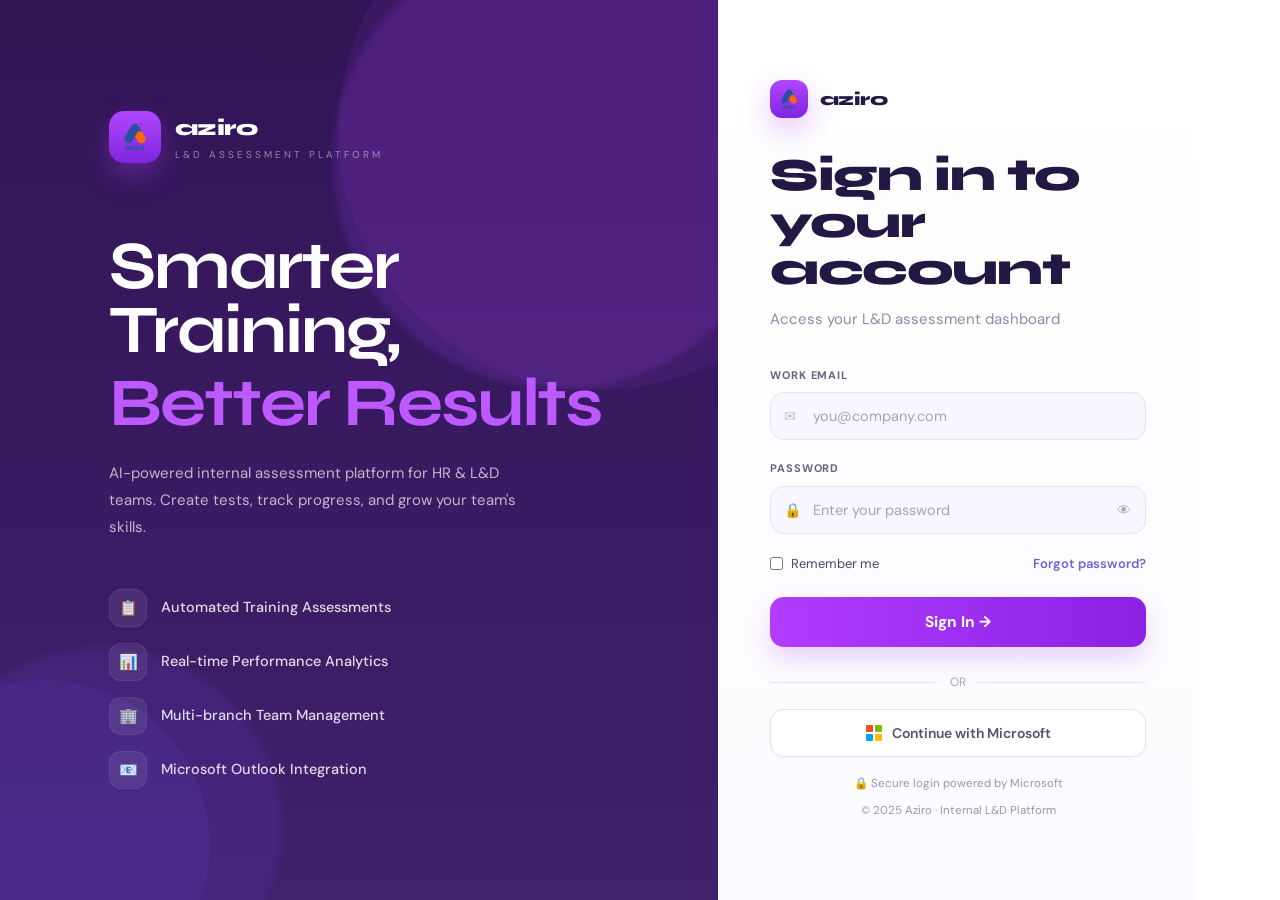
==== commit 61a04192: "Add UI dashboard pages and backend support for test flow" ====
--- a/apps/frontend/dashboard/pages/create_test.html
+++ b/apps/frontend/dashboard/pages/create_test.html
@@ -1,148 +1,310 @@
-<!DOCTYPE html>
+﻿<!DOCTYPE html>
 <html lang="en">
 <head>
   <meta charset="UTF-8">
   <meta name="viewport" content="width=device-width, initial-scale=1.0">
-  <title>Create Test — Aziro L&D Platform</title>
+  <title>Create Test - Aziro L&amp;D Platform</title>
   <link rel="stylesheet" href="../css/style.css">
   <style>
     .page-wrap { max-width: 860px; }
 
-    /* Course pills */
-    .cpill {
-      display: inline-flex; align-items: center; gap: 6px;
-      padding: 7px 16px; border-radius: 20px;
-      font-size: 12.5px; font-weight: 500;
-      border: 1.5px solid var(--border);
-      background: var(--surface2); color: var(--text2);
-      cursor: pointer; transition: all 0.15s; user-select: none;
-    }
-    .cpill:hover  { border-color: var(--accent4); color: var(--accent4); }
-    .cpill.active { background: var(--orange-glow); border-color: var(--accent4); color: var(--accent4); }
-
-    /* Candidate Table */
+    .searchable-dropdown {
+      position: relative;
+    }
+    .dropdown-list {
+      position: absolute;
+      top: calc(100% + 6px);
+      left: 0;
+      right: 0;
+      max-height: 220px;
+      overflow-y: auto;
+      background: var(--surface);
+      border: 1px solid var(--border);
+      border-radius: var(--radius-sm);
+      box-shadow: var(--shadow-md);
+      z-index: 20;
+      display: none;
+    }
+    .dropdown-item {
+      padding: 10px 12px;
+      cursor: pointer;
+      border-bottom: 1px solid var(--border);
+      font-size: 13px;
+      color: var(--text2);
+    }
+    .dropdown-item:last-child {
+      border-bottom: none;
+    }
+    .dropdown-item:hover,
+    .dropdown-item.active {
+      background: var(--surface2);
+      color: var(--text);
+    }
+    .dropdown-empty {
+      padding: 10px 12px;
+      font-size: 13px;
+      color: var(--text3);
+    }
+    .course-preview {
+      display: none;
+      background: var(--surface2);
+      border: 1px solid var(--border);
+      border-radius: var(--radius-sm);
+      padding: 12px 14px;
+      margin-bottom: 14px;
+    }
+    .course-preview-title {
+      font-size: 13px;
+      font-weight: 700;
+      color: var(--text);
+      margin-bottom: 8px;
+    }
+    .course-preview-list {
+      font-size: 13px;
+      line-height: 1.45;
+      color: var(--text2);
+    }
+    .course-preview-item {
+      margin-bottom: 10px;
+    }
+    .course-preview-item:last-child {
+      margin-bottom: 0;
+    }
+    .course-preview-options {
+      margin-left: 12px;
+      color: var(--text3);
+      font-size: 12px;
+    }
+
     .cand-section-header {
-      display: flex; align-items: center; justify-content: space-between;
+      display: flex;
+      align-items: center;
+      justify-content: space-between;
       margin-bottom: 12px;
     }
     .cand-section-title {
-      display: flex; align-items: center; gap: 8px;
-      font-size: 14px; font-weight: 700;
+      display: flex;
+      align-items: center;
+      gap: 8px;
+      font-size: 14px;
+      font-weight: 700;
     }
     .cand-count-badge {
-      background: var(--accent4); color: white;
-      font-size: 11px; padding: 2px 8px; border-radius: 12px; font-weight: 700;
+      background: var(--accent4);
+      color: white;
+      font-size: 11px;
+      padding: 2px 8px;
+      border-radius: 12px;
+      font-weight: 700;
     }
     .add-cand-top {
-      display: flex; align-items: center; gap: 6px;
-      padding: 8px 16px; background: var(--accent4);
-      color: white; border: none; border-radius: var(--radius-sm);
-      font-size: 13px; font-weight: 600; cursor: pointer;
-      transition: all 0.15s; font-family: 'DM Sans', sans-serif;
-    }
-    .add-cand-top:hover { background: var(--orange-dark); transform: translateY(-1px); }
+      display: flex;
+      align-items: center;
+      gap: 6px;
+      padding: 8px 16px;
+      background: var(--accent4);
+      color: white;
+      border: none;
+      border-radius: var(--radius-sm);
+      font-size: 13px;
+      font-weight: 600;
+      cursor: pointer;
+      transition: all 0.15s;
+      font-family: "DM Sans", sans-serif;
+    }
+    .add-cand-top:hover {
+      background: var(--orange-dark);
+      transform: translateY(-1px);
+    }
 
     .cand-table-wrap {
-      border: 1px solid var(--border); border-radius: var(--radius-sm);
-      overflow: hidden; margin-bottom: 10px;
+      border: 1px solid var(--border);
+      border-radius: var(--radius-sm);
+      overflow: hidden;
+      margin-bottom: 10px;
     }
     .cand-thead {
       display: grid;
-      grid-template-columns: 1.5fr 1.8fr 1.1fr 1.1fr 42px;
+      grid-template-columns: 1.4fr 1.8fr 1.2fr 1.2fr 42px;
       background: var(--surface2);
       border-bottom: 1px solid var(--border);
       padding: 10px 14px;
       gap: 8px;
     }
     .cth {
-      font-size: 11px; font-weight: 700;
-      text-transform: uppercase; letter-spacing: 0.8px; color: var(--text3);
-    }
-    .cth small { font-weight: 400; text-transform: none; letter-spacing: 0; }
+      font-size: 11px;
+      font-weight: 700;
+      text-transform: uppercase;
+      letter-spacing: 0.8px;
+      color: var(--text3);
+    }
 
     .cand-row {
       display: grid;
-      grid-template-columns: 1.5fr 1.8fr 1.1fr 1.1fr 42px;
-      align-items: center;
-      padding: 9px 14px; gap: 8px;
+      grid-template-columns: 1.4fr 1.8fr 1.2fr 1.2fr 42px;
+      align-items: center;
+      padding: 9px 14px;
+      gap: 8px;
       border-bottom: 1px solid var(--border);
       transition: background 0.15s;
     }
-    .cand-row:last-child { border-bottom: none; }
-    .cand-row:hover { background: rgba(255,255,255,0.02); }
-    .cand-row input, .cand-row select {
-      background: transparent; border: none; outline: none;
-      font-size: 13px; color: var(--text);
-      font-family: 'DM Sans', sans-serif;
-      width: 100%; padding: 5px 7px; border-radius: 5px;
+    .cand-row:last-child {
+      border-bottom: none;
+    }
+    .cand-row:hover {
+      background: rgba(255, 255, 255, 0.02);
+    }
+    .cand-row input,
+    .cand-row select {
+      width: 100%;
+      padding: 5px 7px;
+      background: transparent;
+      border: none;
+      outline: none;
+      border-radius: 5px;
+      font-size: 13px;
+      color: var(--text);
+      font-family: "DM Sans", sans-serif;
       transition: background 0.15s;
     }
-    .cand-row input:focus, .cand-row select:focus {
-      background: var(--surface2); outline: 1px solid var(--accent);
-    }
-    .cand-row input::placeholder { color: var(--text3); }
-    .cand-row select option { background: var(--surface2); }
+    .cand-row input:focus,
+    .cand-row select:focus {
+      background: var(--surface2);
+      outline: 1px solid var(--accent);
+    }
+    .cand-row input::placeholder {
+      color: var(--text3);
+    }
+    .cand-row select option {
+      background: var(--surface2);
+    }
 
     .del-btn {
-      width: 28px; height: 28px;
-      background: rgba(239,68,68,0.08); border: 1px solid rgba(239,68,68,0.15);
-      border-radius: 6px; color: #f87171; cursor: pointer; font-size: 13px;
-      display: flex; align-items: center; justify-content: center;
-      transition: all 0.15s; flex-shrink: 0;
-    }
-    .del-btn:hover { background: rgba(239,68,68,0.2); }
+      width: 28px;
+      height: 28px;
+      background: rgba(239, 68, 68, 0.08);
+      border: 1px solid rgba(239, 68, 68, 0.15);
+      border-radius: 6px;
+      color: #f87171;
+      cursor: pointer;
+      font-size: 13px;
+      display: flex;
+      align-items: center;
+      justify-content: center;
+      transition: all 0.15s;
+      flex-shrink: 0;
+    }
+    .del-btn:hover {
+      background: rgba(239, 68, 68, 0.2);
+    }
 
     .add-another-row {
-      display: flex; align-items: center; gap: 8px;
-      padding: 10px 14px; width: 100%;
+      display: flex;
+      align-items: center;
+      gap: 8px;
+      width: 100%;
+      padding: 10px 14px;
       background: transparent;
-      border: 1.5px dashed rgba(164,53,240,0.35); border-radius: var(--radius-sm);
-      color: var(--accent4); font-size: 13px; font-weight: 500;
-      cursor: pointer; transition: all 0.15s;
-      font-family: 'DM Sans', sans-serif;
-    }
-    .add-another-row:hover { background: rgba(164,53,240,0.06); border-color: var(--accent4); }
+      border: 1.5px dashed rgba(164, 53, 240, 0.35);
+      border-radius: var(--radius-sm);
+      color: var(--accent4);
+      font-size: 13px;
+      font-weight: 500;
+      cursor: pointer;
+      transition: all 0.15s;
+      font-family: "DM Sans", sans-serif;
+    }
+    .add-another-row:hover {
+      background: rgba(164, 53, 240, 0.06);
+      border-color: var(--accent4);
+    }
 
     .info-tip {
-      display: flex; align-items: flex-start; gap: 8px;
+      display: flex;
+      align-items: flex-start;
+      gap: 8px;
       padding: 10px 14px;
-      background: rgba(91,92,226,0.08); border: 1px solid rgba(91,92,226,0.18);
-      border-radius: var(--radius-sm); font-size: 12px; color: var(--text2);
+      background: rgba(91, 92, 226, 0.08);
+      border: 1px solid rgba(91, 92, 226, 0.18);
+      border-radius: var(--radius-sm);
+      font-size: 12px;
+      color: var(--text2);
       margin-bottom: 16px;
     }
 
-    /* Delivery section */
-    .delivery-grid { display: grid; grid-template-columns: 1fr 1fr; gap: 14px; margin-bottom: 14px; }
-
-    /* Action bar */
+    .delivery-grid {
+      display: grid;
+      grid-template-columns: 1fr 1fr;
+      gap: 14px;
+      margin-bottom: 14px;
+    }
+
     .action-bar {
-      display: flex; align-items: center; justify-content: flex-end; gap: 10px;
-      background: var(--surface); border: 1px solid var(--border);
-      border-radius: var(--radius); padding: 16px 24px; margin-top: 8px;
+      display: flex;
+      align-items: center;
+      justify-content: flex-end;
+      gap: 10px;
+      background: var(--surface);
+      border: 1px solid var(--border);
+      border-radius: var(--radius);
+      padding: 16px 24px;
+      margin-top: 8px;
     }
     .btn-cancel {
-      padding: 11px 22px; background: transparent; color: var(--text2);
-      border: 1px solid var(--border); border-radius: var(--radius-sm);
-      font-size: 13px; font-weight: 500; cursor: pointer;
-      transition: all 0.15s; font-family: 'DM Sans', sans-serif;
-      text-decoration: none; display: inline-flex; align-items: center;
-    }
-    .btn-cancel:hover { background: var(--surface2); color: var(--text); }
+      padding: 11px 22px;
+      background: transparent;
+      color: var(--text2);
+      border: 1px solid var(--border);
+      border-radius: var(--radius-sm);
+      font-size: 13px;
+      font-weight: 500;
+      cursor: pointer;
+      transition: all 0.15s;
+      font-family: "DM Sans", sans-serif;
+      text-decoration: none;
+      display: inline-flex;
+      align-items: center;
+    }
+    .btn-cancel:hover {
+      background: var(--surface2);
+      color: var(--text);
+    }
     .btn-draft {
-      padding: 11px 22px; background: transparent; color: var(--text2);
-      border: 1px solid var(--border); border-radius: var(--radius-sm);
-      font-size: 13px; font-weight: 500; cursor: pointer;
-      transition: all 0.15s; font-family: 'DM Sans', sans-serif;
-    }
-    .btn-draft:hover { background: var(--surface2); color: var(--text); }
+      padding: 11px 22px;
+      background: transparent;
+      color: var(--text2);
+      border: 1px solid var(--border);
+      border-radius: var(--radius-sm);
+      font-size: 13px;
+      font-weight: 500;
+      cursor: pointer;
+      transition: all 0.15s;
+      font-family: "DM Sans", sans-serif;
+    }
+    .btn-draft:hover {
+      background: var(--surface2);
+      color: var(--text);
+    }
     .btn-generate {
-      display: flex; align-items: center; gap: 8px;
-      padding: 12px 28px; background: var(--accent4); color: white;
-      border: none; border-radius: var(--radius-sm);
-      font-size: 14px; font-weight: 700; cursor: pointer;
-      transition: all 0.18s; font-family: 'DM Sans', sans-serif;
-    }
-    .btn-generate:hover { background: var(--orange-dark); transform: translateY(-1px); box-shadow: 0 4px 16px rgba(164,53,240,0.35); }
+      display: flex;
+      align-items: center;
+      gap: 8px;
+      padding: 12px 28px;
+      background: var(--accent4);
+      color: white;
+      border: none;
+      border-radius: var(--radius-sm);
+      font-size: 14px;
+      font-weight: 700;
+      cursor: pointer;
+      transition: all 0.18s;
+      font-family: "DM Sans", sans-serif;
+    }
+    .btn-generate:hover {
+      background: var(--orange-dark);
+      transform: translateY(-1px);
+      box-shadow: 0 4px 16px rgba(164, 53, 240, 0.35);
+    }
   </style>
 </head>
 <body>
@@ -153,157 +315,156 @@
   <main class="main">
     <div class="topbar">
       <div class="topbar-left">
-        <div class="breadcrumb">🏠 Home › Create Test</div>
+        <div class="breadcrumb">Home &gt; Create Test</div>
         <div class="page-title">Generate Employee Test</div>
       </div>
     </div>
 
     <div class="content page-wrap">
-
-      <!-- ── STEP 1 ── -->
       <div class="step-card anim-1">
         <div class="step-header">
           <div class="step-num">1</div>
           <div>
             <div class="step-title">Select Course &amp; Configuration</div>
-            <div class="step-sub">Choose the training course and configure test parameters</div>
+            <div class="step-sub">Choose the course, preview randomized questions, and configure the test.</div>
           </div>
         </div>
 
         <div class="form-group mb-md">
-          <label class="form-label">Course (Select One or More)</label>
-          <div class="pill-group" style="margin-top:6px">
-            <span class="cpill active" onclick="this.classList.toggle('active')">🐍 Python Fundamentals</span>
-            <span class="cpill" onclick="this.classList.toggle('active')">🐳 Docker Basics</span>
-            <span class="cpill" onclick="this.classList.toggle('active')">🐧 Linux Administration</span>
-            <span class="cpill" onclick="this.classList.toggle('active')">☁️ AWS Cloud</span>
-            <span class="cpill" onclick="this.classList.toggle('active')">🔧 DevOps CI/CD</span>
-            <span class="cpill" onclick="this.classList.toggle('active')">📊 Data Engineering</span>
-            <span class="cpill" onclick="this.classList.toggle('active')">🤖 ML Basics</span>
-            <span class="cpill" onclick="this.classList.toggle('active')">🔒 Cybersecurity</span>
-            <span class="cpill" onclick="this.classList.toggle('active')">🗄️ SQL &amp; Databases</span>
-          </div>
+          <label class="form-label" for="courseSearch">Udemy Course</label>
+          <div class="searchable-dropdown">
+            <input
+              type="text"
+              class="form-control"
+              id="courseSearch"
+              placeholder="Search and select a course..."
+              autocomplete="off"
+            >
+            <div class="dropdown-list" id="courseDropdownList"></div>
+          </div>
+          <small id="courseStatus" class="text-faint">Select a course to load a randomized set of 15 MCQ questions from YAML.</small>
+        </div>
+
+        <div class="course-preview" id="courseQuestions">
+          <div class="course-preview-title">Sample Questions (15 randomized)</div>
+          <div class="course-preview-list" id="courseQuestionsList"></div>
         </div>
 
         <div class="form-grid-3 mb-md">
           <div class="form-group">
-            <label class="form-label">Question Type</label>
-            <select class="form-control">
-              <option>MCQ Only</option>
-              <option>Coding Only</option>
-              <option>Mixed (MCQ + Coding)</option>
+            <label class="form-label" for="questionType">Question Type</label>
+            <select class="form-control" id="questionType">
+              <option selected>MCQ Only</option>
             </select>
           </div>
           <div class="form-group">
-            <label class="form-label">No. of Questions</label>
-            <input type="number" class="form-control" value="20" min="5" max="100">
+            <label class="form-label" for="questionCount">No. of Questions</label>
+            <input type="number" class="form-control" id="questionCount" value="15" min="15" max="15" readonly>
           </div>
           <div class="form-group">
-            <label class="form-label">Time Limit (Minutes)</label>
-            <input type="number" class="form-control" value="30" min="10" max="180">
+            <label class="form-label" for="timeLimit">Time Limit (Minutes)</label>
+            <input type="number" class="form-control" id="timeLimit" value="30" min="10" max="180">
           </div>
         </div>
 
         <div class="form-grid">
           <div class="form-group">
-            <label class="form-label">Aptitude Test</label>
-            <select class="form-control">
-              <option>✅ Yes — Include Aptitude Section</option>
-              <option>❌ No — Skip Aptitude</option>
+            <label class="form-label" for="aptitudeEnabled">Aptitude Test</label>
+            <select class="form-control" id="aptitudeEnabled">
+              <option>Yes - Include Aptitude Section</option>
+              <option>No - Skip Aptitude</option>
             </select>
           </div>
           <div class="form-group">
-            <label class="form-label">Difficulty Level</label>
-            <select class="form-control">
-              <option>Beginner (0–1 yrs)</option>
-              <option selected>Intermediate (1–3 yrs)</option>
+            <label class="form-label" for="difficultyLevel">Difficulty Level</label>
+            <select class="form-control" id="difficultyLevel">
+              <option>Beginner (0-1 yrs)</option>
+              <option selected>Intermediate (1-3 yrs)</option>
               <option>Advanced (3+ yrs)</option>
-              <option>Mixed — Auto Detect</option>
+              <option>Mixed - Auto Detect</option>
             </select>
           </div>
         </div>
       </div>
 
-      <!-- ── STEP 2: CANDIDATE TABLE ── -->
       <div class="step-card anim-2">
         <div class="step-header">
           <div class="step-num">2</div>
           <div>
             <div class="step-title">Employee Details</div>
-            <div class="step-sub">Enter name, email and branch — no pre-registration needed</div>
+            <div class="step-sub">Enter candidate details. No pre-registration is required.</div>
           </div>
         </div>
 
         <div class="info-tip">
-          <span>💡</span>
-          <span>No need to pre-register. Just enter employee name + work email. The system creates a unique test link per candidate automatically.</span>
-        </div>
-
-        <!-- Section header with count + add button -->
+          <span>Enter employee name, work email, employee ID, and branch. The system creates a unique test link per candidate automatically.</span>
+        </div>
+
         <div class="cand-section-header">
           <div class="cand-section-title">
-            👥 Candidate List
+            Candidate List
             <span class="cand-count-badge" id="candCount">1</span>
           </div>
-          <button class="add-cand-top" onclick="addCandidate()">+ Add Candidate</button>
-        </div>
-
-        <!-- Table -->
+          <button class="add-cand-top" type="button" onclick="addCandidate()">Add Candidate</button>
+        </div>
+
         <div class="cand-table-wrap">
           <div class="cand-thead">
             <div class="cth">Full Name</div>
             <div class="cth">Email</div>
+            <div class="cth">Employee ID</div>
             <div class="cth">Branch</div>
-            <div class="cth">Dept <small>(Optional)</small></div>
             <div></div>
           </div>
           <div id="candBody">
             <div class="cand-row" id="cr-1">
               <div><input type="text" placeholder="e.g. Ananya Sharma"></div>
               <div><input type="email" placeholder="ananya@company.com"></div>
+              <div><input type="text" placeholder="e.g. EMP12345"></div>
               <div>
                 <select>
                   <option value="">Branch</option>
-                  <option>Delhi HQ</option><option>Mumbai</option>
-                  <option>Bangalore</option><option>Pune</option>
-                  <option>Hyderabad</option><option>Chennai</option>
-                  <option>Kolkata</option><option>Other</option>
+                  <option>Delhi HQ</option>
+                  <option>Mumbai</option>
+                  <option>Bangalore</option>
+                  <option>Pune</option>
+                  <option>Hyderabad</option>
+                  <option>Chennai</option>
+                  <option>Kolkata</option>
+                  <option>Other</option>
                 </select>
               </div>
-              <div><input type="text" placeholder="e.g. Backend"></div>
               <div style="display:flex;justify-content:center">
-                <button class="del-btn" onclick="delRow(this)">🗑</button>
+                <button class="del-btn" type="button" onclick="delRow(this)">X</button>
               </div>
             </div>
           </div>
         </div>
 
-        <!-- Add another row -->
-        <button class="add-another-row" onclick="addCandidate()">+ Add Another Candidate</button>
+        <button class="add-another-row" type="button" onclick="addCandidate()">Add Another Candidate</button>
       </div>
 
-      <!-- ── STEP 3: DELIVERY ── -->
       <div class="step-card anim-3">
         <div class="step-header">
           <div class="step-num">3</div>
           <div>
             <div class="step-title">Test Delivery Method</div>
-            <div class="step-sub">Choose how the unique test link is delivered to the employee</div>
+            <div class="step-sub">Choose how the unique test link is delivered to the employee.</div>
           </div>
         </div>
 
         <div class="delivery-grid">
           <div class="form-group">
-            <label class="form-label">Send Method</label>
-            <select class="form-control">
-              <option>📧 Send via Outlook (Microsoft Graph API)</option>
-              <option>🔗 Generate Link Only — Copy Manually</option>
-              <option>📋 Generate Link + Show QR Code</option>
+            <label class="form-label" for="sendMethod">Send Method</label>
+            <select class="form-control" id="sendMethod">
+              <option>Send via Outlook (Microsoft Graph API)</option>
+              <option>Generate Link Only - Copy Manually</option>
+              <option>Generate Link + Show QR Code</option>
             </select>
           </div>
           <div class="form-group">
-            <label class="form-label">Link Expiry</label>
-            <select class="form-control">
+            <label class="form-label" for="linkExpiry">Link Expiry</label>
+            <select class="form-control" id="linkExpiry">
               <option>7 Days</option>
               <option>3 Days</option>
               <option>1 Day</option>
@@ -313,78 +474,273 @@
         </div>
 
         <div class="form-group">
-          <label class="form-label">Custom Email Message (Optional)</label>
-          <textarea class="form-control" rows="3"
-            placeholder="Dear {name}, please complete your training assessment for {course} using the link below. Link expires in {expiry}. — L&D Team"></textarea>
+          <label class="form-label" for="customMessage">Custom Email Message (Optional)</label>
+          <textarea
+            class="form-control"
+            id="customMessage"
+            rows="3"
+            placeholder="Dear {name}, please complete your training assessment for {course} using the link below. Link expires in {expiry}. - L&amp;D Team"
+          ></textarea>
         </div>
       </div>
 
-      <!-- ── ACTION BAR ── -->
       <div class="action-bar anim-4">
-        <a href="dashboard.html" class="btn-cancel">← Cancel</a>
-        <button class="btn-draft" onclick="showToast('💾 Draft saved!')">Save Draft</button>
-        <button class="btn-generate" onclick="generateTest()">🚀 Generate Test Link &amp; Send</button>
+        <a href="dashboard.html" class="btn-cancel">Cancel</a>
+        <button class="btn-draft" type="button" onclick="showToast('Draft saved.')">Save Draft</button>
+        <button class="btn-generate" type="button" onclick="goToReview()">Next</button>
       </div>
-
     </div>
   </main>
 </div>
 
 <div class="toast" id="toast"></div>
 <script src="../js/sidebar.js"></script>
+<script src="../js/api-config.js"></script>
 <script src="../js/main.js"></script>
 <script>
+  let API_BASE_URL = "";
+  const courseSearch = document.getElementById("courseSearch");
+  const courseDropdownList = document.getElementById("courseDropdownList");
+  const courseStatus = document.getElementById("courseStatus");
+  const courseQuestions = document.getElementById("courseQuestions");
+  const courseQuestionsList = document.getElementById("courseQuestionsList");
   let rowId = 1;
+  let availableCourses = [];
+
+  function branchOptionsMarkup() {
+    return `
+      <option value="">Branch</option>
+      <option>Delhi HQ</option>
+      <option>Mumbai</option>
+      <option>Bangalore</option>
+      <option>Pune</option>
+      <option>Hyderabad</option>
+      <option>Chennai</option>
+      <option>Kolkata</option>
+      <option>Other</option>
+    `;
+  }
 
   function addCandidate() {
-    rowId++;
-    const body = document.getElementById('candBody');
-    const row = document.createElement('div');
-    row.className = 'cand-row';
-    row.id = 'cr-' + rowId;
-    row.style.animation = 'fadeUp 0.25s ease both';
+    rowId += 1;
+    const body = document.getElementById("candBody");
+    const row = document.createElement("div");
+    row.className = "cand-row";
+    row.id = `cr-${rowId}`;
+    row.style.animation = "fadeUp 0.25s ease both";
     row.innerHTML = `
       <div><input type="text" placeholder="Employee name"></div>
       <div><input type="email" placeholder="email@company.com"></div>
-      <div><select>
-        <option value="">Branch</option>
-        <option>Delhi HQ</option><option>Mumbai</option>
-        <option>Bangalore</option><option>Pune</option>
-        <option>Hyderabad</option><option>Chennai</option>
-        <option>Kolkata</option><option>Other</option>
-      </select></div>
-      <div><input type="text" placeholder="Department"></div>
+      <div><input type="text" placeholder="Employee ID"></div>
+      <div><select>${branchOptionsMarkup()}</select></div>
       <div style="display:flex;justify-content:center">
-        <button class="del-btn" onclick="delRow(this)">🗑</button>
-      </div>`;
+        <button class="del-btn" type="button" onclick="delRow(this)">X</button>
+      </div>
+    `;
     body.appendChild(row);
     updateCount();
-    row.querySelector('input').focus();
+    row.querySelector("input").focus();
   }
 
   function delRow(btn) {
-    const rows = document.querySelectorAll('#candBody .cand-row');
-    if (rows.length <= 1) { showToast('⚠️ At least one candidate required.', 'error'); return; }
-    btn.closest('.cand-row').remove();
+    const rows = document.querySelectorAll("#candBody .cand-row");
+    if (rows.length <= 1) {
+      showToast("At least one candidate is required.", "error");
+      return;
+    }
+    btn.closest(".cand-row").remove();
     updateCount();
   }
 
   function updateCount() {
-    document.getElementById('candCount').textContent =
-      document.querySelectorAll('#candBody .cand-row').length;
-  }
-
-  function generateTest() {
-    let valid = false;
-    document.querySelectorAll('#candBody .cand-row').forEach(row => {
-      const ins = row.querySelectorAll('input');
-      if (ins[0].value.trim() && ins[1].value.trim()) valid = true;
+    document.getElementById("candCount").textContent =
+      document.querySelectorAll("#candBody .cand-row").length;
+  }
+
+  function renderCourseDropdown(courses) {
+    courseDropdownList.innerHTML = "";
+
+    if (!courses.length) {
+      const empty = document.createElement("div");
+      empty.className = "dropdown-empty";
+      empty.textContent = "No matching courses found.";
+      courseDropdownList.appendChild(empty);
+      return;
+    }
+
+    courses.forEach((course) => {
+      const item = document.createElement("div");
+      item.className = "dropdown-item";
+      item.dataset.value = course.name;
+      item.textContent = course.name;
+      item.addEventListener("mousedown", (event) => {
+        event.preventDefault();
+        selectCourse(course.name);
+      });
+      courseDropdownList.appendChild(item);
     });
-    if (!valid) { showToast('⚠️ Fill in at least one name and email.', 'error'); return; }
-    const n = document.querySelectorAll('#candBody .cand-row').length;
-    showToast(`✅ ${n} test link${n>1?'s':''} generated & sent!`);
-    setTimeout(() => { window.location.href = 'generated_tests.html'; }, 2000);
-  }
+  }
+
+  function filterCourses(query) {
+    const normalized = query.trim().toLowerCase();
+    const filtered = !normalized
+      ? availableCourses
+      : availableCourses.filter((course) =>
+          course.name.toLowerCase().includes(normalized)
+        );
+    renderCourseDropdown(filtered);
+    courseDropdownList.style.display = "block";
+  }
+
+  function getSelectedCourse() {
+    const exactMatch = availableCourses.find(
+      (course) => course.name.toLowerCase() === courseSearch.value.trim().toLowerCase()
+    );
+    return courseSearch.dataset.selectedCourse || (exactMatch ? exactMatch.name : "");
+  }
+
+  function selectCourse(courseName) {
+    courseSearch.value = courseName;
+    courseSearch.dataset.selectedCourse = courseName;
+    courseDropdownList.style.display = "none";
+    if (courseName) {
+      loadCourseQuestions(courseName);
+    }
+  }
+
+  async function loadCourseList() {
+    try {
+      API_BASE_URL = await window.AziroConfig.resolveApiBaseUrl();
+      const response = await fetch(`${API_BASE_URL}/api/courses`);
+      if (!response.ok) {
+        throw new Error(`HTTP ${response.status}`);
+      }
+      const payload = await response.json();
+      availableCourses = payload.courses || [];
+      renderCourseDropdown(availableCourses);
+      courseStatus.textContent = `Loaded ${availableCourses.length} courses from backend.`;
+    } catch (error) {
+      availableCourses = [];
+      renderCourseDropdown([]);
+      courseStatus.textContent = "Failed to load courses from the API.";
+      console.error(error);
+    }
+  }
+
+  async function loadCourseQuestions(courseName) {
+    if (!API_BASE_URL) {
+      API_BASE_URL = await window.AziroConfig.resolveApiBaseUrl();
+    }
+    courseQuestions.style.display = "block";
+    courseQuestionsList.textContent = "Fetching questions...";
+    courseStatus.textContent = `Loading questions for ${courseName}...`;
+
+    try {
+      const response = await fetch(
+        `${API_BASE_URL}/api/questions?course=${encodeURIComponent(courseName)}&count=15`
+      );
+      if (!response.ok) {
+        throw new Error(`HTTP ${response.status}`);
+      }
+
+      const payload = await response.json();
+      courseQuestionsList.innerHTML = "";
+
+      payload.questions.forEach((question, index) => {
+        const item = document.createElement("div");
+        item.className = "course-preview-item";
+
+        const title = document.createElement("div");
+        title.style.fontWeight = "700";
+        title.textContent = `${index + 1}. ${question.question}`;
+
+        const options = document.createElement("div");
+        options.className = "course-preview-options";
+        options.textContent = Object.entries(question.options || {})
+          .map(([key, value]) => `${key}: ${value}`)
+          .join(" | ");
+
+        item.appendChild(title);
+        item.appendChild(options);
+        courseQuestionsList.appendChild(item);
+      });
+
+      courseStatus.textContent =
+        `Loaded ${payload.questions.length} questions (from ${payload.available} available).`;
+    } catch (error) {
+      courseQuestionsList.textContent = "Failed to load questions.";
+      courseStatus.textContent = "Failed to load questions from the API.";
+      console.error(error);
+    }
+  }
+
+  function buildCandidates() {
+    const candidates = [];
+    document.querySelectorAll("#candBody .cand-row").forEach((row) => {
+      const inputs = row.querySelectorAll("input, select");
+      const name = inputs[0].value.trim();
+      const email = inputs[1].value.trim();
+      const employeeId = inputs[2].value.trim();
+      const branch = inputs[3].value;
+
+      if (name && email) {
+        candidates.push({ name, email, employeeId, branch });
+      }
+    });
+    return candidates;
+  }
+
+  function buildConfig() {
+    return {
+      questionType: "MCQ Only",
+      questionCount: 15,
+      timeLimit: document.getElementById("timeLimit").value,
+      aptitudeEnabled: document.getElementById("aptitudeEnabled").value,
+      difficultyLevel: document.getElementById("difficultyLevel").value,
+      sendMethod: document.getElementById("sendMethod").value,
+      linkExpiry: document.getElementById("linkExpiry").value,
+      customMessage: document.getElementById("customMessage").value.trim(),
+    };
+  }
+
+  function goToReview() {
+    const selectedCourse = getSelectedCourse();
+    if (!selectedCourse) {
+      showToast("Please select a course.", "error");
+      return;
+    }
+
+    const candidates = buildCandidates();
+    if (!candidates.length) {
+      showToast("Add at least one candidate with name and email.", "error");
+      return;
+    }
+
+    localStorage.setItem("testCourse", selectedCourse);
+    localStorage.setItem("testConfig", JSON.stringify(buildConfig()));
+    localStorage.setItem("testCandidates", JSON.stringify(candidates));
+    window.location.href = "review_test.html";
+  }
+
+  courseSearch.addEventListener("focus", () => {
+    filterCourses(courseSearch.value);
+  });
+
+  courseSearch.addEventListener("input", () => {
+    courseSearch.dataset.selectedCourse = "";
+    filterCourses(courseSearch.value);
+  });
+
+  document.addEventListener("click", (event) => {
+    if (!event.target.closest(".searchable-dropdown")) {
+      courseDropdownList.style.display = "none";
+    }
+  });
+
+  document.addEventListener("DOMContentLoaded", () => {
+    updateCount();
+    loadCourseList();
+  });
 </script>
 </body>
 </html>
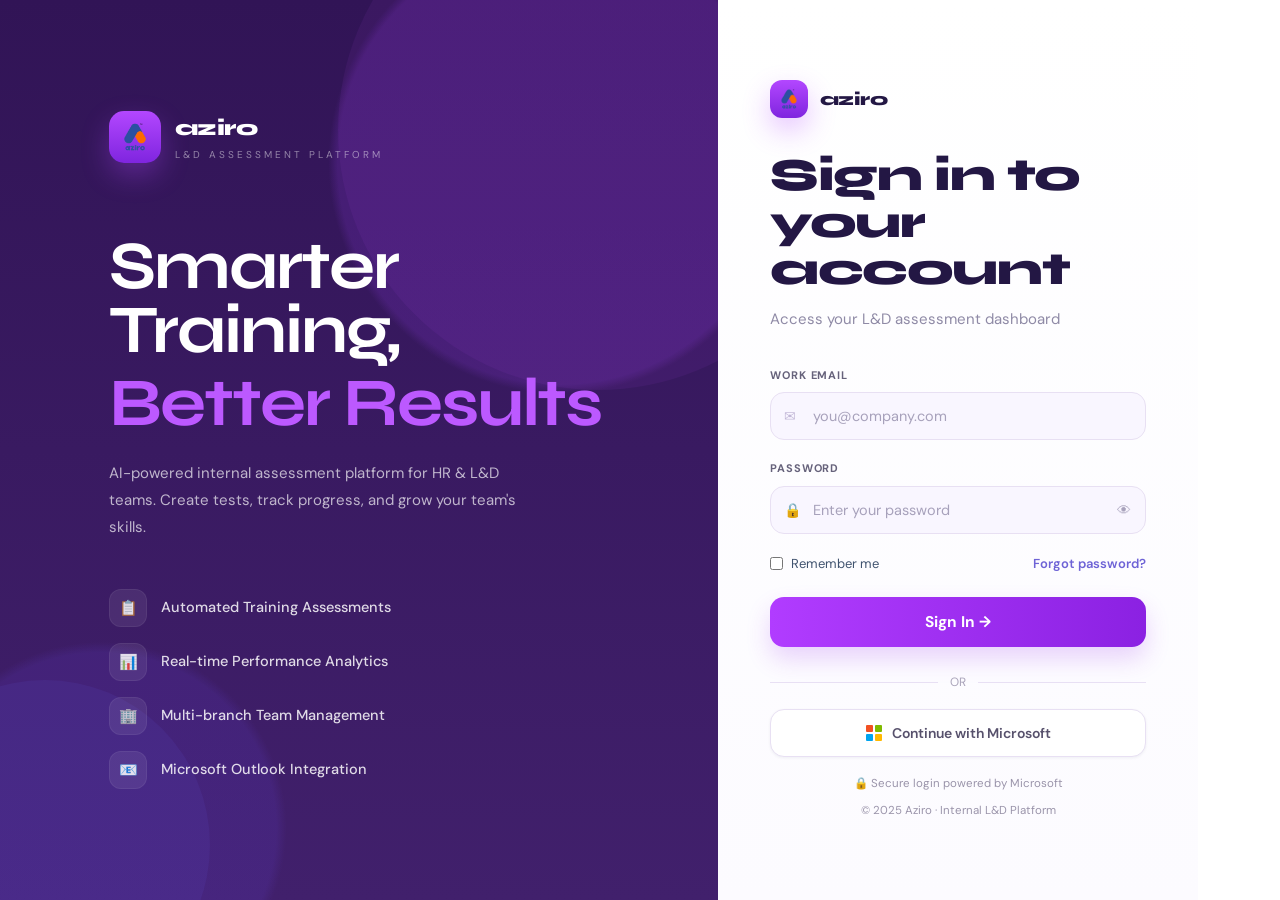
==== commit 34900a46: "Apply professional Aziro blue-gray theme across dashboard UI" ====
--- a/apps/frontend/dashboard/pages/create_test.html
+++ b/apps/frontend/dashboard/pages/create_test.html
@@ -205,7 +205,7 @@
       width: 100%;
       padding: 10px 14px;
       background: transparent;
-      border: 1.5px dashed rgba(164, 53, 240, 0.35);
+      border: 1.5px dashed rgba(53, 92, 168, 0.35);
       border-radius: var(--radius-sm);
       color: var(--accent4);
       font-size: 13px;
@@ -215,7 +215,7 @@
       font-family: "DM Sans", sans-serif;
     }
     .add-another-row:hover {
-      background: rgba(164, 53, 240, 0.06);
+      background: rgba(53, 92, 168, 0.08);
       border-color: var(--accent4);
     }
 
@@ -224,8 +224,8 @@
       align-items: flex-start;
       gap: 8px;
       padding: 10px 14px;
-      background: rgba(91, 92, 226, 0.08);
-      border: 1px solid rgba(91, 92, 226, 0.18);
+      background: rgba(53, 92, 168, 0.08);
+      border: 1px solid rgba(53, 92, 168, 0.2);
       border-radius: var(--radius-sm);
       font-size: 12px;
       color: var(--text2);
@@ -303,7 +303,7 @@
     .btn-generate:hover {
       background: var(--orange-dark);
       transform: translateY(-1px);
-      box-shadow: 0 4px 16px rgba(164, 53, 240, 0.35);
+      box-shadow: 0 4px 16px rgba(53, 92, 168, 0.28);
     }
   </style>
 </head>
--- a/apps/frontend/dashboard/css/style.css
+++ b/apps/frontend/dashboard/css/style.css
@@ -1,27 +1,27 @@
 /* ============================================================
    TrainIQ L&D Platform — style.css
-   Theme: Udemy-inspired Purple (Purple + White)
+   Theme: Aziro Blue (Professional Blue + Light Gray)
    ============================================================ */
 
 @import url('https://fonts.googleapis.com/css2?family=Plus+Jakarta+Sans:wght@300;400;500;600;700;800&display=swap');
 
 :root {
-  --bg:           #f7f4fb;
-  --bg2:          #efeafb;
+  --bg:           #eff2f7;
+  --bg2:          #e5ebf3;
   --surface:      #ffffff;
-  --surface2:     #f6f2ff;
-  --surface3:     #eee8ff;
-  --border:       #e3dcf0;
-  --border-hover: #4c1d95;
-  --navy:         #2a124e;
-  --navy2:        #3b1a66;
-  --blue:         #5b5ce2;
-  --blue-light:   #e8e8ff;
-  --blue-glow:    rgba(91,92,226,0.16);
-  --orange:       #a435f0;
-  --orange-dark:  #7c1ec9;
-  --orange-light: #f4e6ff;
-  --orange-glow:  rgba(164,53,240,0.18);
+  --surface2:     #f6f8fc;
+  --surface3:     #e8eef8;
+  --border:       #c7d2e3;
+  --border-hover: #3b61aa;
+  --navy:         #355ca8;
+  --navy2:        #2d4f95;
+  --blue:         #355ca8;
+  --blue-light:   #e8eef9;
+  --blue-glow:    rgba(53,92,168,0.18);
+  --orange:       #355ca8;
+  --orange-dark:  #2d4f95;
+  --orange-light: #e8eef9;
+  --orange-glow:  rgba(53,92,168,0.24);
   --success:      #16a34a;
   --success-bg:   #dcfce7;
   --warning:      #d97706;
@@ -31,10 +31,10 @@
   --accent:       var(--orange);
   --accent3:      var(--success);
   --accent4:      var(--orange);
-  --text:         #1f1633;
-  --text2:        #4b4861;
-  --text3:        #7b7895;
-  --text4:        #a5a2bc;
+  --text:         #1f2f4d;
+  --text2:        #40536f;
+  --text3:        #6d7f98;
+  --text4:        #9aa9bf;
   --sidebar-w:    220px;
   --topbar-h:     64px;
   --radius:       12px;
@@ -43,8 +43,8 @@
   --shadow-sm:    0 2px 8px rgba(15,28,63,0.08);
   --shadow-md:    0 4px 16px rgba(15,28,63,0.10);
   --shadow-lg:    0 8px 32px rgba(15,28,63,0.14);
-  --shadow-orange:0 4px 16px rgba(164,53,240,0.35);
-  --shadow-blue:  0 4px 16px rgba(91,92,226,0.30);
+  --shadow-orange:0 4px 16px rgba(53,92,168,0.24);
+  --shadow-blue:  0 4px 16px rgba(53,92,168,0.24);
   --t: 0.18s ease;
 }
 
@@ -56,27 +56,27 @@
 input,select,textarea{font-family:inherit}
 ::-webkit-scrollbar{width:5px;height:5px}
 ::-webkit-scrollbar-track{background:var(--bg2)}
-::-webkit-scrollbar-thumb{background:#c9c1db;border-radius:10px}
+::-webkit-scrollbar-thumb{background:#b7c6dc;border-radius:10px}
 
 .app-shell{display:flex;min-height:100vh}
 
 /* SIDEBAR */
-.sidebar{width:var(--sidebar-w);background:var(--navy);display:flex;flex-direction:column;position:fixed;top:0;left:0;bottom:0;z-index:200;padding-bottom:20px}
-.sidebar-logo{padding:20px 18px;border-bottom:1px solid rgba(255,255,255,0.08);display:flex;align-items:center;gap:10px;flex-shrink:0}
+.sidebar{width:var(--sidebar-w);background:linear-gradient(180deg,#355ca8 0%,#2f539b 100%);display:flex;flex-direction:column;position:fixed;top:0;left:0;bottom:0;z-index:200;padding-bottom:20px}
+.sidebar-logo{padding:20px 18px;border-bottom:1px solid rgba(255,255,255,0.14);display:flex;align-items:center;gap:10px;flex-shrink:0}
 .logo-mark{width:36px;height:36px;background:var(--orange);border-radius:10px;display:flex;align-items:center;justify-content:center;flex-shrink:0}
 .logo-text{font-size:17px;font-weight:800;color:white;letter-spacing:-0.3px}
 .logo-text span{color:var(--orange)}
 .logo-sub{font-size:9.5px;color:rgba(255,255,255,0.45);letter-spacing:1.2px;text-transform:uppercase;margin-top:1px}
 .sidebar-section{padding:16px 10px 6px}
-.sidebar-label{font-size:9.5px;letter-spacing:1.8px;text-transform:uppercase;color:rgba(255,255,255,0.35);padding:0 10px 8px;font-weight:600}
-.nav-item{display:flex;align-items:center;gap:10px;padding:10px 12px;border-radius:var(--radius-sm);font-size:13px;font-weight:500;color:rgba(255,255,255,0.6);cursor:pointer;transition:all var(--t);margin-bottom:2px;position:relative}
+.sidebar-label{font-size:9.5px;letter-spacing:1.8px;text-transform:uppercase;color:rgba(255,255,255,0.52);padding:0 10px 8px;font-weight:600}
+.nav-item{display:flex;align-items:center;gap:10px;padding:10px 12px;border-radius:var(--radius-sm);font-size:13px;font-weight:500;color:rgba(255,255,255,0.88);cursor:pointer;transition:all var(--t);margin-bottom:2px;position:relative}
 .nav-item:hover{background:rgba(255,255,255,0.08);color:white}
-.nav-item.active{background:var(--orange);color:white;font-weight:600;box-shadow:var(--shadow-orange)}
+.nav-item.active{background:#ffffff;color:var(--navy);font-weight:700;box-shadow:none;border:1px solid #efb486}
 .nav-icon{width:17px;height:17px;flex-shrink:0;opacity:0.8}
 .nav-item.active .nav-icon{opacity:1}
-.nav-badge{margin-left:auto;background:var(--orange);color:white;font-size:10px;font-weight:700;padding:2px 7px;border-radius:20px}
-.nav-item.active .nav-badge{background:rgba(255,255,255,0.25)}
-.sidebar-footer{margin-top:auto;padding:14px 10px 0;border-top:1px solid rgba(255,255,255,0.08);flex-shrink:0}
+.nav-badge{margin-left:auto;background:#4d75c2;color:white;font-size:10px;font-weight:700;padding:2px 7px;border-radius:20px}
+.nav-item.active .nav-badge{background:var(--navy);color:#fff}
+.sidebar-footer{margin-top:auto;padding:14px 10px 0;border-top:1px solid rgba(255,255,255,0.14);flex-shrink:0}
 .user-card{display:flex;align-items:center;gap:10px;padding:10px 12px;border-radius:var(--radius-sm);background:rgba(255,255,255,0.07);cursor:pointer;transition:background var(--t)}
 .user-card:hover{background:rgba(255,255,255,0.12)}
 .user-avatar{width:34px;height:34px;background:var(--orange);border-radius:50%;display:flex;align-items:center;justify-content:center;font-size:13px;font-weight:700;color:white;flex-shrink:0}
@@ -88,7 +88,7 @@
 .main{margin-left:var(--sidebar-w);flex:1;display:flex;flex-direction:column;min-height:100vh}
 
 /* TOPBAR */
-.topbar{height:var(--topbar-h);padding:0 28px;border-bottom:1px solid var(--border);display:flex;align-items:center;justify-content:space-between;background:var(--surface);position:sticky;top:0;z-index:100;flex-shrink:0;box-shadow:var(--shadow-xs)}
+.topbar{height:var(--topbar-h);padding:0 28px;border-bottom:1px solid var(--border);display:flex;align-items:center;justify-content:space-between;background:#dfe6f1;position:sticky;top:0;z-index:100;flex-shrink:0;box-shadow:none}
 .topbar-brand{display:flex;align-items:center;gap:10px;font-size:16px;font-weight:700;color:var(--navy)}
 .topbar-brand span{color:var(--orange)}
 .topbar-left{display:flex;flex-direction:column;justify-content:center}
@@ -104,7 +104,7 @@
 .notif-dot{position:absolute;top:6px;right:6px;width:8px;height:8px;background:var(--orange);border-radius:50%;border:2px solid white}
 .topbar-user{display:flex;align-items:center;gap:8px;padding:6px 12px;border-radius:20px;background:var(--surface2);border:1px solid var(--border);cursor:pointer;transition:all var(--t)}
 .topbar-user:hover{background:var(--blue-light);border-color:var(--blue)}
-.topbar-user-avatar{width:28px;height:28px;border-radius:50%;background:var(--navy);display:flex;align-items:center;justify-content:center;font-size:11px;font-weight:700;color:white}
+.topbar-user-avatar{width:28px;height:28px;border-radius:50%;background:#7ba1d6;display:flex;align-items:center;justify-content:center;font-size:11px;font-weight:700;color:white}
 .topbar-user-name{font-size:13px;font-weight:600;color:var(--text)}
 
 /* TIME FILTERS */
@@ -120,11 +120,11 @@
 .btn-primary{background:var(--orange);color:white;box-shadow:var(--shadow-orange)}
 .btn-primary:hover{background:var(--orange-dark);transform:translateY(-1px)}
 .btn-blue{background:var(--blue);color:white;box-shadow:var(--shadow-blue)}
-.btn-blue:hover{background:#4a49c7;transform:translateY(-1px)}
+.btn-blue:hover{background:#2d4f95;transform:translateY(-1px)}
 .btn-secondary{background:white;color:var(--text2);border:1px solid var(--border);box-shadow:var(--shadow-xs)}
 .btn-secondary:hover{background:var(--surface2);color:var(--text);border-color:var(--navy)}
-.btn-ghost{background:var(--blue-light);color:var(--blue);border:1px solid #d8d2ff}
-.btn-ghost:hover{background:#d8d2ff}
+.btn-ghost{background:var(--blue-light);color:var(--blue);border:1px solid #c8d6eb}
+.btn-ghost:hover{background:#d9e4f7}
 .btn-sm{padding:7px 14px;font-size:12px}
 .btn-lg{padding:13px 28px;font-size:14px}
 
@@ -135,8 +135,8 @@
 .card-subtitle{font-size:12px;color:var(--text3);margin-top:3px}
 
 /* OVERVIEW BANNER CARDS */
-.overview-card-blue{background:linear-gradient(135deg,#2a124e 0%,#5b5ce2 100%);border-radius:var(--radius);padding:22px 24px;color:white;position:relative;overflow:hidden;box-shadow:var(--shadow-blue)}
-.overview-card-orange{background:linear-gradient(135deg,#a435f0 0%,#c084fc 100%);border-radius:var(--radius);padding:22px 24px;color:white;position:relative;overflow:hidden;box-shadow:var(--shadow-orange)}
+.overview-card-blue{background:linear-gradient(135deg,#355ca8 0%,#2d4f95 100%);border-radius:var(--radius);padding:22px 24px;color:white;position:relative;overflow:hidden;box-shadow:var(--shadow-blue)}
+.overview-card-orange{background:linear-gradient(135deg,#587fcb 0%,#3f67b2 100%);border-radius:var(--radius);padding:22px 24px;color:white;position:relative;overflow:hidden;box-shadow:var(--shadow-orange)}
 .overview-card-blue::before,.overview-card-orange::before{content:'';position:absolute;top:-40px;right:-40px;width:160px;height:160px;border-radius:50%;background:rgba(255,255,255,0.07);pointer-events:none}
 .oc-head{display:flex;align-items:center;justify-content:space-between;margin-bottom:12px}
 .oc-title{font-size:13px;font-weight:600;opacity:0.9;display:flex;align-items:center;gap:6px}
@@ -149,13 +149,13 @@
 
 /* STAT CARDS */
 .stat-card{background:var(--surface);border:1px solid var(--border);border-radius:var(--radius);padding:18px 20px;display:flex;align-items:center;gap:14px;box-shadow:var(--shadow-xs);transition:all var(--t)}
-.stat-card:hover{transform:translateY(-2px);box-shadow:var(--shadow-md);border-color:#d6cee9}
+.stat-card:hover{transform:translateY(-2px);box-shadow:var(--shadow-md);border-color:#b8c9e2}
 .stat-icon{width:48px;height:48px;border-radius:12px;display:flex;align-items:center;justify-content:center;font-size:22px;flex-shrink:0}
 .icon-blue{background:var(--blue-light)}
 .icon-green{background:var(--success-bg)}
 .icon-amber{background:var(--warning-bg)}
 .icon-red{background:var(--danger-bg)}
-.icon-purple{background:#f3e8ff}
+.icon-purple{background:#e5eefb}
 .icon-orange{background:var(--orange-light)}
 .stat-val{font-size:26px;font-weight:800;color:var(--text);line-height:1}
 .stat-label{font-size:12px;color:var(--text3);margin-top:3px}
@@ -173,7 +173,7 @@
 .badge-expired{background:var(--danger-bg);color:var(--danger)}
 .badge-pass{background:var(--success-bg);color:var(--success)}
 .badge-fail{background:var(--danger-bg);color:var(--danger)}
-.badge-active{background:var(--orange-light);color:var(--orange)}
+.badge-active{background:var(--blue-light);color:var(--blue)}
 
 /* TABLES */
 .data-table{width:100%;border-collapse:collapse}
@@ -233,7 +233,7 @@
 .toolbar-end{margin-left:auto;display:flex;gap:8px;align-items:center}
 
 /* TOAST */
-.toast{position:fixed;top:20px;right:24px;background:var(--navy);color:white;padding:13px 22px;border-radius:var(--radius-sm);font-size:13.5px;font-weight:600;opacity:0;transform:translateY(-10px);transition:all 0.3s ease;z-index:9999;pointer-events:none;box-shadow:var(--shadow-lg)}
+.toast{position:fixed;top:20px;right:24px;background:var(--navy);color:white;padding:13px 22px;border-radius:var(--radius-sm);font-size:13.5px;font-weight:600;opacity:0;transform:translateY(-10px);transition:all 0.3s ease;z-index:9999;pointer-events:none;box-shadow:var(--shadow-md)}
 .toast.show{opacity:1;transform:translateY(0)}
 .toast.error{background:var(--danger)}
 .toast.success{background:var(--success)}
@@ -282,9 +282,9 @@
 
 /* LOGIN PAGE */
 .login-page{min-height:100vh;display:flex}
-.login-left{flex:1;display:flex;flex-direction:column;justify-content:center;padding:60px;background:linear-gradient(160deg,var(--navy) 0%,#3b1a66 100%);position:relative;overflow:hidden}
-.login-left::before{content:'';position:absolute;top:-100px;right:-100px;width:400px;height:400px;border-radius:50%;background:rgba(164,53,240,0.14);pointer-events:none}
-.login-left::after{content:'';position:absolute;bottom:-80px;left:-80px;width:300px;height:300px;border-radius:50%;background:rgba(91,92,226,0.16);pointer-events:none}
+.login-left{flex:1;display:flex;flex-direction:column;justify-content:center;padding:60px;background:linear-gradient(160deg,var(--navy) 0%,#2d4f95 100%);position:relative;overflow:hidden}
+.login-left::before{content:'';position:absolute;top:-100px;right:-100px;width:400px;height:400px;border-radius:50%;background:rgba(136,171,232,0.18);pointer-events:none}
+.login-left::after{content:'';position:absolute;bottom:-80px;left:-80px;width:300px;height:300px;border-radius:50%;background:rgba(64,107,181,0.18);pointer-events:none}
 .login-left-content{position:relative;z-index:1}
 .login-brand{display:flex;align-items:center;gap:12px;margin-bottom:48px}
 .login-headline{font-size:34px;font-weight:800;color:white;line-height:1.2;margin-bottom:12px}
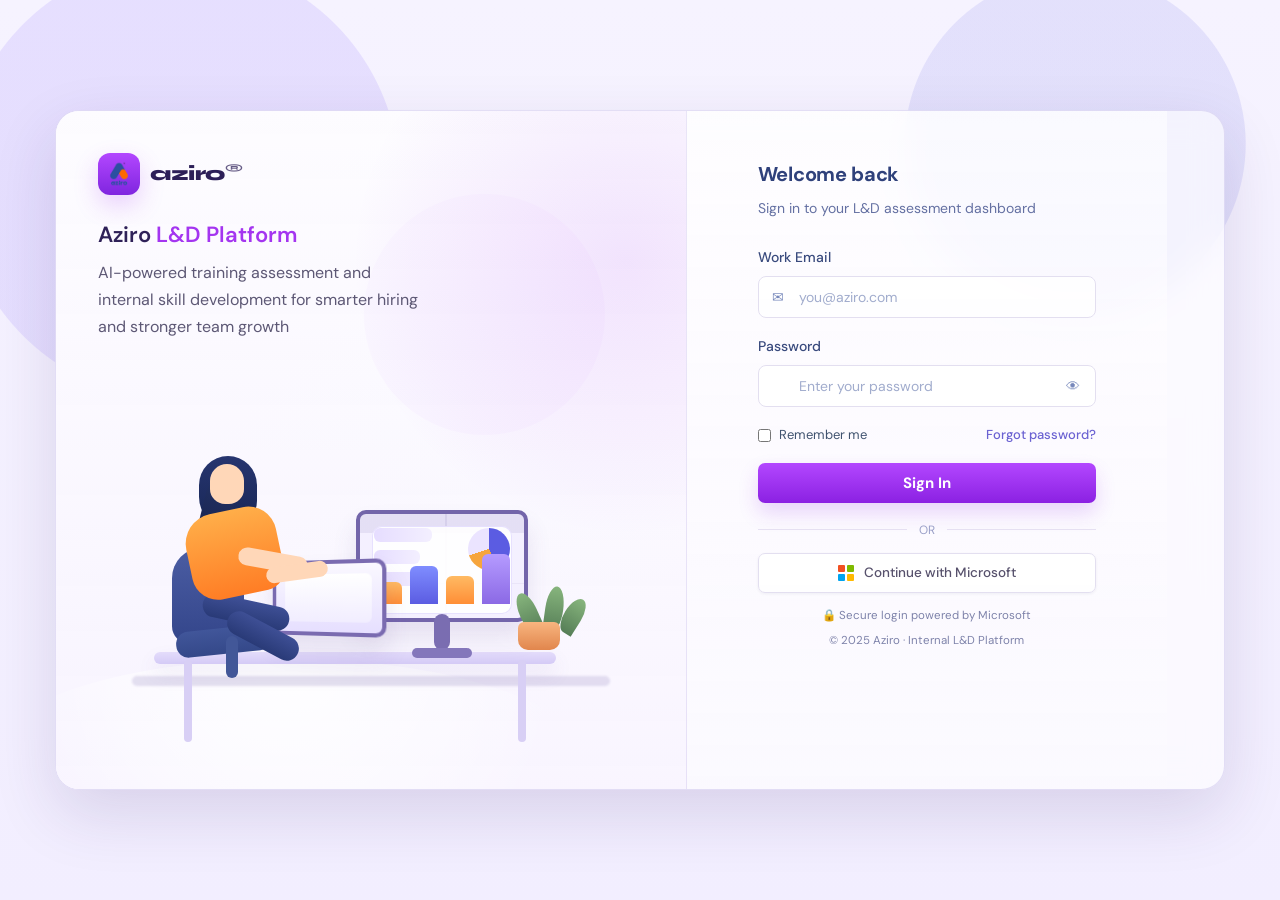
==== commit 4b1e7605: "Updated Version of Code" ====
--- a/apps/frontend/dashboard/pages/create_test.html
+++ b/apps/frontend/dashboard/pages/create_test.html
@@ -6,75 +6,7 @@
   <title>Create Test - Aziro L&amp;D Platform</title>
   <link rel="stylesheet" href="../css/style.css">
   <style>
-    .page-wrap { max-width: 860px; }
-
-    .searchable-dropdown {
-      position: relative;
-    }
-    .dropdown-list {
-      position: absolute;
-      top: calc(100% + 6px);
-      left: 0;
-      right: 0;
-      max-height: 220px;
-      overflow-y: auto;
-      background: var(--surface);
-      border: 1px solid var(--border);
-      border-radius: var(--radius-sm);
-      box-shadow: var(--shadow-md);
-      z-index: 20;
-      display: none;
-    }
-    .dropdown-item {
-      padding: 10px 12px;
-      cursor: pointer;
-      border-bottom: 1px solid var(--border);
-      font-size: 13px;
-      color: var(--text2);
-    }
-    .dropdown-item:last-child {
-      border-bottom: none;
-    }
-    .dropdown-item:hover,
-    .dropdown-item.active {
-      background: var(--surface2);
-      color: var(--text);
-    }
-    .dropdown-empty {
-      padding: 10px 12px;
-      font-size: 13px;
-      color: var(--text3);
-    }
-    .course-preview {
-      display: none;
-      background: var(--surface2);
-      border: 1px solid var(--border);
-      border-radius: var(--radius-sm);
-      padding: 12px 14px;
-      margin-bottom: 14px;
-    }
-    .course-preview-title {
-      font-size: 13px;
-      font-weight: 700;
-      color: var(--text);
-      margin-bottom: 8px;
-    }
-    .course-preview-list {
-      font-size: 13px;
-      line-height: 1.45;
-      color: var(--text2);
-    }
-    .course-preview-item {
-      margin-bottom: 10px;
-    }
-    .course-preview-item:last-child {
-      margin-bottom: 0;
-    }
-    .course-preview-options {
-      margin-left: 12px;
-      color: var(--text3);
-      font-size: 12px;
-    }
+    .page-wrap { max-width: 980px; }
 
     .cand-section-header {
       display: flex;
@@ -125,7 +57,7 @@
     }
     .cand-thead {
       display: grid;
-      grid-template-columns: 1.4fr 1.8fr 1.2fr 1.2fr 42px;
+      grid-template-columns: 1.4fr 1.8fr 1.2fr 1.6fr 42px;
       background: var(--surface2);
       border-bottom: 1px solid var(--border);
       padding: 10px 14px;
@@ -141,7 +73,7 @@
 
     .cand-row {
       display: grid;
-      grid-template-columns: 1.4fr 1.8fr 1.2fr 1.2fr 42px;
+      grid-template-columns: 1.4fr 1.8fr 1.2fr 1.6fr 42px;
       align-items: center;
       padding: 9px 14px;
       gap: 8px;
@@ -178,6 +110,10 @@
     .cand-row select option {
       background: var(--surface2);
     }
+    .course-search-input::-webkit-calendar-picker-indicator {
+      opacity: 0.6;
+      cursor: pointer;
+    }
 
     .del-btn {
       width: 28px;
@@ -205,7 +141,7 @@
       width: 100%;
       padding: 10px 14px;
       background: transparent;
-      border: 1.5px dashed rgba(53, 92, 168, 0.35);
+      border: 1.5px dashed rgba(164, 53, 240, 0.35);
       border-radius: var(--radius-sm);
       color: var(--accent4);
       font-size: 13px;
@@ -215,7 +151,7 @@
       font-family: "DM Sans", sans-serif;
     }
     .add-another-row:hover {
-      background: rgba(53, 92, 168, 0.08);
+      background: rgba(164, 53, 240, 0.06);
       border-color: var(--accent4);
     }
 
@@ -224,19 +160,29 @@
       align-items: flex-start;
       gap: 8px;
       padding: 10px 14px;
-      background: rgba(53, 92, 168, 0.08);
-      border: 1px solid rgba(53, 92, 168, 0.2);
+      background: rgba(91, 92, 226, 0.08);
+      border: 1px solid rgba(91, 92, 226, 0.18);
       border-radius: var(--radius-sm);
       font-size: 12px;
       color: var(--text2);
       margin-bottom: 16px;
     }
 
-    .delivery-grid {
+    .entry-layout {
       display: grid;
-      grid-template-columns: 1fr 1fr;
-      gap: 14px;
-      margin-bottom: 14px;
+      gap: 18px;
+    }
+    .entry-section {
+      background: var(--surface2);
+      border: 1px solid var(--border);
+      border-radius: var(--radius-sm);
+      padding: 18px;
+    }
+    .entry-section-title {
+      font-size: 14px;
+      font-weight: 700;
+      color: var(--text);
+      margin-bottom: 12px;
     }
 
     .action-bar {
@@ -303,7 +249,23 @@
     .btn-generate:hover {
       background: var(--orange-dark);
       transform: translateY(-1px);
-      box-shadow: 0 4px 16px rgba(53, 92, 168, 0.28);
+      box-shadow: 0 4px 16px rgba(164, 53, 240, 0.35);
+    }
+    @media (max-width: 860px) {
+      .cand-thead,
+      .cand-row {
+        grid-template-columns: 1fr;
+      }
+      .cand-thead {
+        display: none;
+      }
+      .cand-row {
+        padding: 14px;
+        gap: 10px;
+      }
+      .cand-row > div:last-child {
+        justify-content: flex-start !important;
+      }
     }
   </style>
 </head>
@@ -325,162 +287,57 @@
         <div class="step-header">
           <div class="step-num">1</div>
           <div>
-            <div class="step-title">Select Course &amp; Configuration</div>
-            <div class="step-sub">Choose the course, preview randomized questions, and configure the test.</div>
+            <div class="step-title">Employee Test Details</div>
+            <div class="step-sub">Enter the required employee details and select the Udemy course in one place.</div>
           </div>
         </div>
 
-        <div class="form-group mb-md">
-          <label class="form-label" for="courseSearch">Udemy Course</label>
-          <div class="searchable-dropdown">
-            <input
-              type="text"
-              class="form-control"
-              id="courseSearch"
-              placeholder="Search and select a course..."
-              autocomplete="off"
-            >
-            <div class="dropdown-list" id="courseDropdownList"></div>
-          </div>
-          <small id="courseStatus" class="text-faint">Select a course to load a randomized set of 15 MCQ questions from YAML.</small>
-        </div>
-
-        <div class="course-preview" id="courseQuestions">
-          <div class="course-preview-title">Sample Questions (15 randomized)</div>
-          <div class="course-preview-list" id="courseQuestionsList"></div>
-        </div>
-
-        <div class="form-grid-3 mb-md">
-          <div class="form-group">
-            <label class="form-label" for="questionType">Question Type</label>
-            <select class="form-control" id="questionType">
-              <option selected>MCQ Only</option>
-            </select>
-          </div>
-          <div class="form-group">
-            <label class="form-label" for="questionCount">No. of Questions</label>
-            <input type="number" class="form-control" id="questionCount" value="15" min="15" max="15" readonly>
-          </div>
-          <div class="form-group">
-            <label class="form-label" for="timeLimit">Time Limit (Minutes)</label>
-            <input type="number" class="form-control" id="timeLimit" value="30" min="10" max="180">
-          </div>
-        </div>
-
-        <div class="form-grid">
-          <div class="form-group">
-            <label class="form-label" for="aptitudeEnabled">Aptitude Test</label>
-            <select class="form-control" id="aptitudeEnabled">
-              <option>Yes - Include Aptitude Section</option>
-              <option>No - Skip Aptitude</option>
-            </select>
-          </div>
-          <div class="form-group">
-            <label class="form-label" for="difficultyLevel">Difficulty Level</label>
-            <select class="form-control" id="difficultyLevel">
-              <option>Beginner (0-1 yrs)</option>
-              <option selected>Intermediate (1-3 yrs)</option>
-              <option>Advanced (3+ yrs)</option>
-              <option>Mixed - Auto Detect</option>
-            </select>
-          </div>
-        </div>
-      </div>
-
-      <div class="step-card anim-2">
-        <div class="step-header">
-          <div class="step-num">2</div>
-          <div>
-            <div class="step-title">Employee Details</div>
-            <div class="step-sub">Enter candidate details. No pre-registration is required.</div>
-          </div>
-        </div>
-
-        <div class="info-tip">
-          <span>Enter employee name, work email, employee ID, and branch. The system creates a unique test link per candidate automatically.</span>
-        </div>
-
-        <div class="cand-section-header">
-          <div class="cand-section-title">
-            Candidate List
-            <span class="cand-count-badge" id="candCount">1</span>
-          </div>
-          <button class="add-cand-top" type="button" onclick="addCandidate()">Add Candidate</button>
-        </div>
-
-        <div class="cand-table-wrap">
-          <div class="cand-thead">
-            <div class="cth">Full Name</div>
-            <div class="cth">Email</div>
-            <div class="cth">Employee ID</div>
-            <div class="cth">Branch</div>
-            <div></div>
-          </div>
-          <div id="candBody">
-            <div class="cand-row" id="cr-1">
-              <div><input type="text" placeholder="e.g. Ananya Sharma"></div>
-              <div><input type="email" placeholder="ananya@company.com"></div>
-              <div><input type="text" placeholder="e.g. EMP12345"></div>
-              <div>
-                <select>
-                  <option value="">Branch</option>
-                  <option>Delhi HQ</option>
-                  <option>Mumbai</option>
-                  <option>Bangalore</option>
-                  <option>Pune</option>
-                  <option>Hyderabad</option>
-                  <option>Chennai</option>
-                  <option>Kolkata</option>
-                  <option>Other</option>
-                </select>
+        <div class="entry-layout">
+          <div class="entry-section">
+            <div class="entry-section-title">Employee Details</div>
+            <div class="info-tip">
+              <span>Enter employee name, work email, location, and choose the Udemy course for each employee. A unique test link will be created automatically for every selected course assignment.</span>
+            </div>
+
+            <div class="cand-section-header">
+              <div class="cand-section-title">
+                Candidate List
+                <span class="cand-count-badge" id="candCount">1</span>
               </div>
-              <div style="display:flex;justify-content:center">
-                <button class="del-btn" type="button" onclick="delRow(this)">X</button>
+              <button class="add-cand-top" type="button" onclick="addCandidate()">Add Candidate</button>
+            </div>
+
+            <div class="cand-table-wrap">
+              <div class="cand-thead">
+                <div class="cth">Employee Name</div>
+                <div class="cth">Employee Email</div>
+                <div class="cth">Location</div>
+                <div class="cth">Udemy Course</div>
+                <div></div>
+              </div>
+              <div id="candBody">
+                <div class="cand-row" id="cr-1">
+                  <div><input type="text" placeholder="e.g. Ananya Sharma"></div>
+                  <div><input type="email" placeholder="ananya@company.com"></div>
+                  <div>
+                    <select>
+                      <option value="">Select location</option>
+                      <option>Chennai</option>
+                      <option>Pune</option>
+                      <option>Bangalore</option>
+                      <option>Noida</option>
+                    </select>
+                  </div>
+                  <div><input type="text" class="course-search-input" data-course-input="true" list="courseOptionsList" placeholder="Search Udemy course" autocomplete="off"></div>
+                  <div style="display:flex;justify-content:center">
+                    <button class="del-btn" type="button" onclick="delRow(this)">X</button>
+                  </div>
+                </div>
               </div>
             </div>
+
+            <button class="add-another-row" type="button" onclick="addCandidate()">Add Another Candidate</button>
           </div>
-        </div>
-
-        <button class="add-another-row" type="button" onclick="addCandidate()">Add Another Candidate</button>
-      </div>
-
-      <div class="step-card anim-3">
-        <div class="step-header">
-          <div class="step-num">3</div>
-          <div>
-            <div class="step-title">Test Delivery Method</div>
-            <div class="step-sub">Choose how the unique test link is delivered to the employee.</div>
-          </div>
-        </div>
-
-        <div class="delivery-grid">
-          <div class="form-group">
-            <label class="form-label" for="sendMethod">Send Method</label>
-            <select class="form-control" id="sendMethod">
-              <option>Send via Outlook (Microsoft Graph API)</option>
-              <option>Generate Link Only - Copy Manually</option>
-              <option>Generate Link + Show QR Code</option>
-            </select>
-          </div>
-          <div class="form-group">
-            <label class="form-label" for="linkExpiry">Link Expiry</label>
-            <select class="form-control" id="linkExpiry">
-              <option>7 Days</option>
-              <option>3 Days</option>
-              <option>1 Day</option>
-              <option>No Expiry</option>
-            </select>
-          </div>
-        </div>
-
-        <div class="form-group">
-          <label class="form-label" for="customMessage">Custom Email Message (Optional)</label>
-          <textarea
-            class="form-control"
-            id="customMessage"
-            rows="3"
-            placeholder="Dear {name}, please complete your training assessment for {course} using the link below. Link expires in {expiry}. - L&amp;D Team"
-          ></textarea>
         </div>
       </div>
 
@@ -494,31 +351,43 @@
 </div>
 
 <div class="toast" id="toast"></div>
+<datalist id="courseOptionsList"></datalist>
 <script src="../js/sidebar.js"></script>
 <script src="../js/api-config.js"></script>
 <script src="../js/main.js"></script>
 <script>
   let API_BASE_URL = "";
-  const courseSearch = document.getElementById("courseSearch");
-  const courseDropdownList = document.getElementById("courseDropdownList");
-  const courseStatus = document.getElementById("courseStatus");
-  const courseQuestions = document.getElementById("courseQuestions");
-  const courseQuestionsList = document.getElementById("courseQuestionsList");
   let rowId = 1;
   let availableCourses = [];
 
+  function escapeHtml(text) {
+    return String(text || "")
+      .replaceAll("&", "&amp;")
+      .replaceAll("<", "&lt;")
+      .replaceAll(">", "&gt;")
+      .replaceAll('"', "&quot;")
+      .replaceAll("'", "&#39;");
+  }
+
   function branchOptionsMarkup() {
     return `
-      <option value="">Branch</option>
-      <option>Delhi HQ</option>
-      <option>Mumbai</option>
+      <option value="">Select location</option>
+      <option>Chennai</option>
+      <option>Pune</option>
       <option>Bangalore</option>
-      <option>Pune</option>
-      <option>Hyderabad</option>
-      <option>Chennai</option>
-      <option>Kolkata</option>
-      <option>Other</option>
+      <option>Noida</option>
     `;
+  }
+
+  function courseInputMarkup(selectedCourse = "") {
+    return `<input type="text" class="course-search-input" data-course-input="true" list="courseOptionsList" placeholder="Search Udemy course" autocomplete="off" value="${escapeHtml(selectedCourse)}">`;
+  }
+
+  function refreshCourseInputs() {
+    const datalist = document.getElementById("courseOptionsList");
+    datalist.innerHTML = availableCourses
+      .map((course) => `<option value="${escapeHtml(course.name)}"></option>`)
+      .join("");
   }
 
   function addCandidate() {
@@ -531,8 +400,8 @@
     row.innerHTML = `
       <div><input type="text" placeholder="Employee name"></div>
       <div><input type="email" placeholder="email@company.com"></div>
-      <div><input type="text" placeholder="Employee ID"></div>
       <div><select>${branchOptionsMarkup()}</select></div>
+      <div>${courseInputMarkup()}</div>
       <div style="display:flex;justify-content:center">
         <button class="del-btn" type="button" onclick="delRow(this)">X</button>
       </div>
@@ -555,57 +424,6 @@
   function updateCount() {
     document.getElementById("candCount").textContent =
       document.querySelectorAll("#candBody .cand-row").length;
-  }
-
-  function renderCourseDropdown(courses) {
-    courseDropdownList.innerHTML = "";
-
-    if (!courses.length) {
-      const empty = document.createElement("div");
-      empty.className = "dropdown-empty";
-      empty.textContent = "No matching courses found.";
-      courseDropdownList.appendChild(empty);
-      return;
-    }
-
-    courses.forEach((course) => {
-      const item = document.createElement("div");
-      item.className = "dropdown-item";
-      item.dataset.value = course.name;
-      item.textContent = course.name;
-      item.addEventListener("mousedown", (event) => {
-        event.preventDefault();
-        selectCourse(course.name);
-      });
-      courseDropdownList.appendChild(item);
-    });
-  }
-
-  function filterCourses(query) {
-    const normalized = query.trim().toLowerCase();
-    const filtered = !normalized
-      ? availableCourses
-      : availableCourses.filter((course) =>
-          course.name.toLowerCase().includes(normalized)
-        );
-    renderCourseDropdown(filtered);
-    courseDropdownList.style.display = "block";
-  }
-
-  function getSelectedCourse() {
-    const exactMatch = availableCourses.find(
-      (course) => course.name.toLowerCase() === courseSearch.value.trim().toLowerCase()
-    );
-    return courseSearch.dataset.selectedCourse || (exactMatch ? exactMatch.name : "");
-  }
-
-  function selectCourse(courseName) {
-    courseSearch.value = courseName;
-    courseSearch.dataset.selectedCourse = courseName;
-    courseDropdownList.style.display = "none";
-    if (courseName) {
-      loadCourseQuestions(courseName);
-    }
   }
 
   async function loadCourseList() {
@@ -617,60 +435,11 @@
       }
       const payload = await response.json();
       availableCourses = payload.courses || [];
-      renderCourseDropdown(availableCourses);
-      courseStatus.textContent = `Loaded ${availableCourses.length} courses from backend.`;
+      refreshCourseInputs();
     } catch (error) {
       availableCourses = [];
-      renderCourseDropdown([]);
-      courseStatus.textContent = "Failed to load courses from the API.";
       console.error(error);
-    }
-  }
-
-  async function loadCourseQuestions(courseName) {
-    if (!API_BASE_URL) {
-      API_BASE_URL = await window.AziroConfig.resolveApiBaseUrl();
-    }
-    courseQuestions.style.display = "block";
-    courseQuestionsList.textContent = "Fetching questions...";
-    courseStatus.textContent = `Loading questions for ${courseName}...`;
-
-    try {
-      const response = await fetch(
-        `${API_BASE_URL}/api/questions?course=${encodeURIComponent(courseName)}&count=15`
-      );
-      if (!response.ok) {
-        throw new Error(`HTTP ${response.status}`);
-      }
-
-      const payload = await response.json();
-      courseQuestionsList.innerHTML = "";
-
-      payload.questions.forEach((question, index) => {
-        const item = document.createElement("div");
-        item.className = "course-preview-item";
-
-        const title = document.createElement("div");
-        title.style.fontWeight = "700";
-        title.textContent = `${index + 1}. ${question.question}`;
-
-        const options = document.createElement("div");
-        options.className = "course-preview-options";
-        options.textContent = Object.entries(question.options || {})
-          .map(([key, value]) => `${key}: ${value}`)
-          .join(" | ");
-
-        item.appendChild(title);
-        item.appendChild(options);
-        courseQuestionsList.appendChild(item);
-      });
-
-      courseStatus.textContent =
-        `Loaded ${payload.questions.length} questions (from ${payload.available} available).`;
-    } catch (error) {
-      courseQuestionsList.textContent = "Failed to load questions.";
-      courseStatus.textContent = "Failed to load questions from the API.";
-      console.error(error);
+      showToast("Failed to load courses from the API.", "error");
     }
   }
 
@@ -680,11 +449,12 @@
       const inputs = row.querySelectorAll("input, select");
       const name = inputs[0].value.trim();
       const email = inputs[1].value.trim();
-      const employeeId = inputs[2].value.trim();
-      const branch = inputs[3].value;
-
-      if (name && email) {
-        candidates.push({ name, email, employeeId, branch });
+      const branch = inputs[2].value;
+      const course = inputs[3].value;
+      const isValidCourse = availableCourses.some((item) => item.name === course);
+
+      if (name && email && isValidCourse) {
+        candidates.push({ name, email, employeeId: "", branch, course });
       }
     });
     return candidates;
@@ -694,48 +464,40 @@
     return {
       questionType: "MCQ Only",
       questionCount: 15,
-      timeLimit: document.getElementById("timeLimit").value,
-      aptitudeEnabled: document.getElementById("aptitudeEnabled").value,
-      difficultyLevel: document.getElementById("difficultyLevel").value,
-      sendMethod: document.getElementById("sendMethod").value,
-      linkExpiry: document.getElementById("linkExpiry").value,
-      customMessage: document.getElementById("customMessage").value.trim(),
+      timeLimit: 30,
+      aptitudeEnabled: "No",
+      difficultyLevel: "Intermediate",
+      sendMethod: "Send via Outlook (Microsoft Graph API)",
+      linkExpiry: "7 Days",
+      customMessage: "",
     };
   }
 
   function goToReview() {
-    const selectedCourse = getSelectedCourse();
-    if (!selectedCourse) {
-      showToast("Please select a course.", "error");
-      return;
-    }
-
     const candidates = buildCandidates();
     if (!candidates.length) {
-      showToast("Add at least one candidate with name and email.", "error");
+      showToast("Add at least one candidate with name, email, and course.", "error");
       return;
     }
 
-    localStorage.setItem("testCourse", selectedCourse);
+    const incompleteRow = [...document.querySelectorAll("#candBody .cand-row")].some((row) => {
+      const inputs = row.querySelectorAll("input, select");
+      const hasCourse = availableCourses.some((item) => item.name === inputs[3].value);
+      return inputs[0].value.trim() || inputs[1].value.trim() || inputs[2].value || inputs[3].value
+        ? !(inputs[0].value.trim() && inputs[1].value.trim() && hasCourse)
+        : false;
+    });
+
+    if (incompleteRow) {
+      showToast("Complete name, email, and select a valid course for each entered candidate.", "error");
+      return;
+    }
+
+    localStorage.removeItem("testCourse");
     localStorage.setItem("testConfig", JSON.stringify(buildConfig()));
     localStorage.setItem("testCandidates", JSON.stringify(candidates));
     window.location.href = "review_test.html";
   }
-
-  courseSearch.addEventListener("focus", () => {
-    filterCourses(courseSearch.value);
-  });
-
-  courseSearch.addEventListener("input", () => {
-    courseSearch.dataset.selectedCourse = "";
-    filterCourses(courseSearch.value);
-  });
-
-  document.addEventListener("click", (event) => {
-    if (!event.target.closest(".searchable-dropdown")) {
-      courseDropdownList.style.display = "none";
-    }
-  });
 
   document.addEventListener("DOMContentLoaded", () => {
     updateCount();
